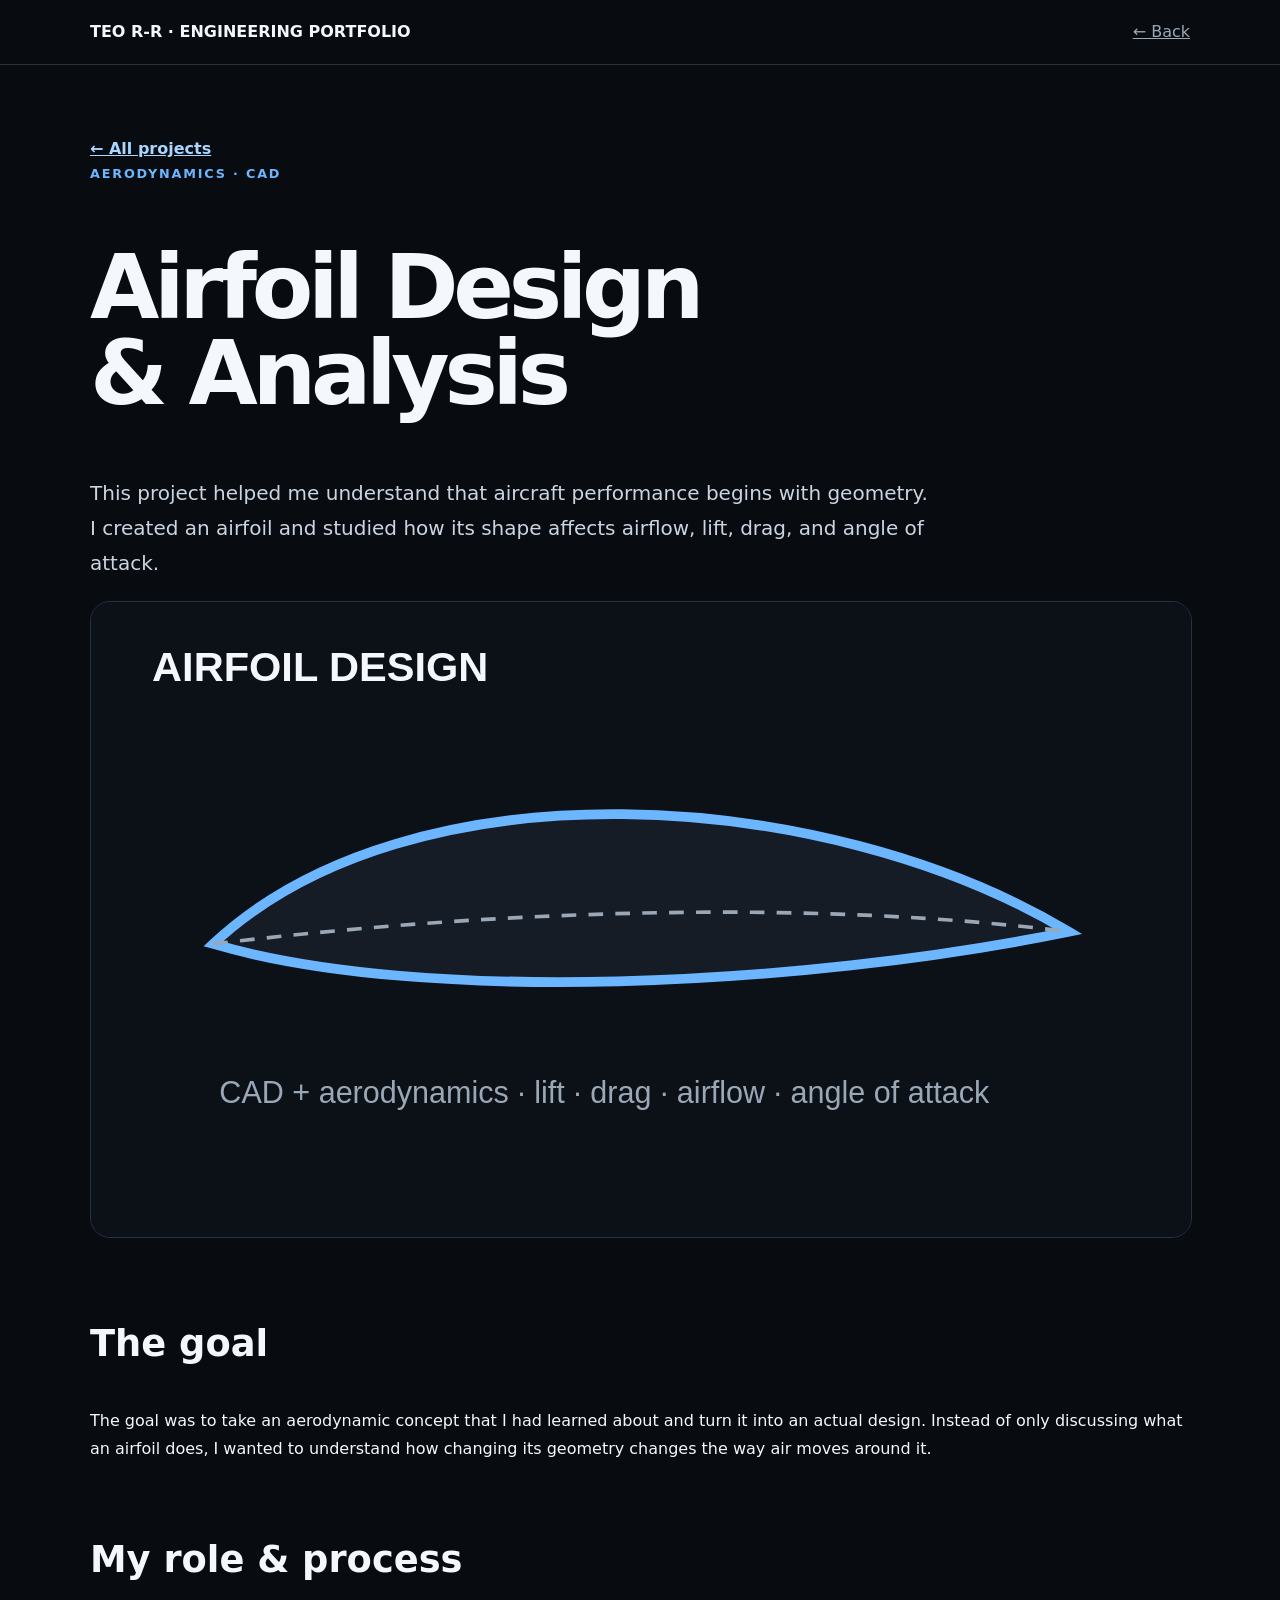
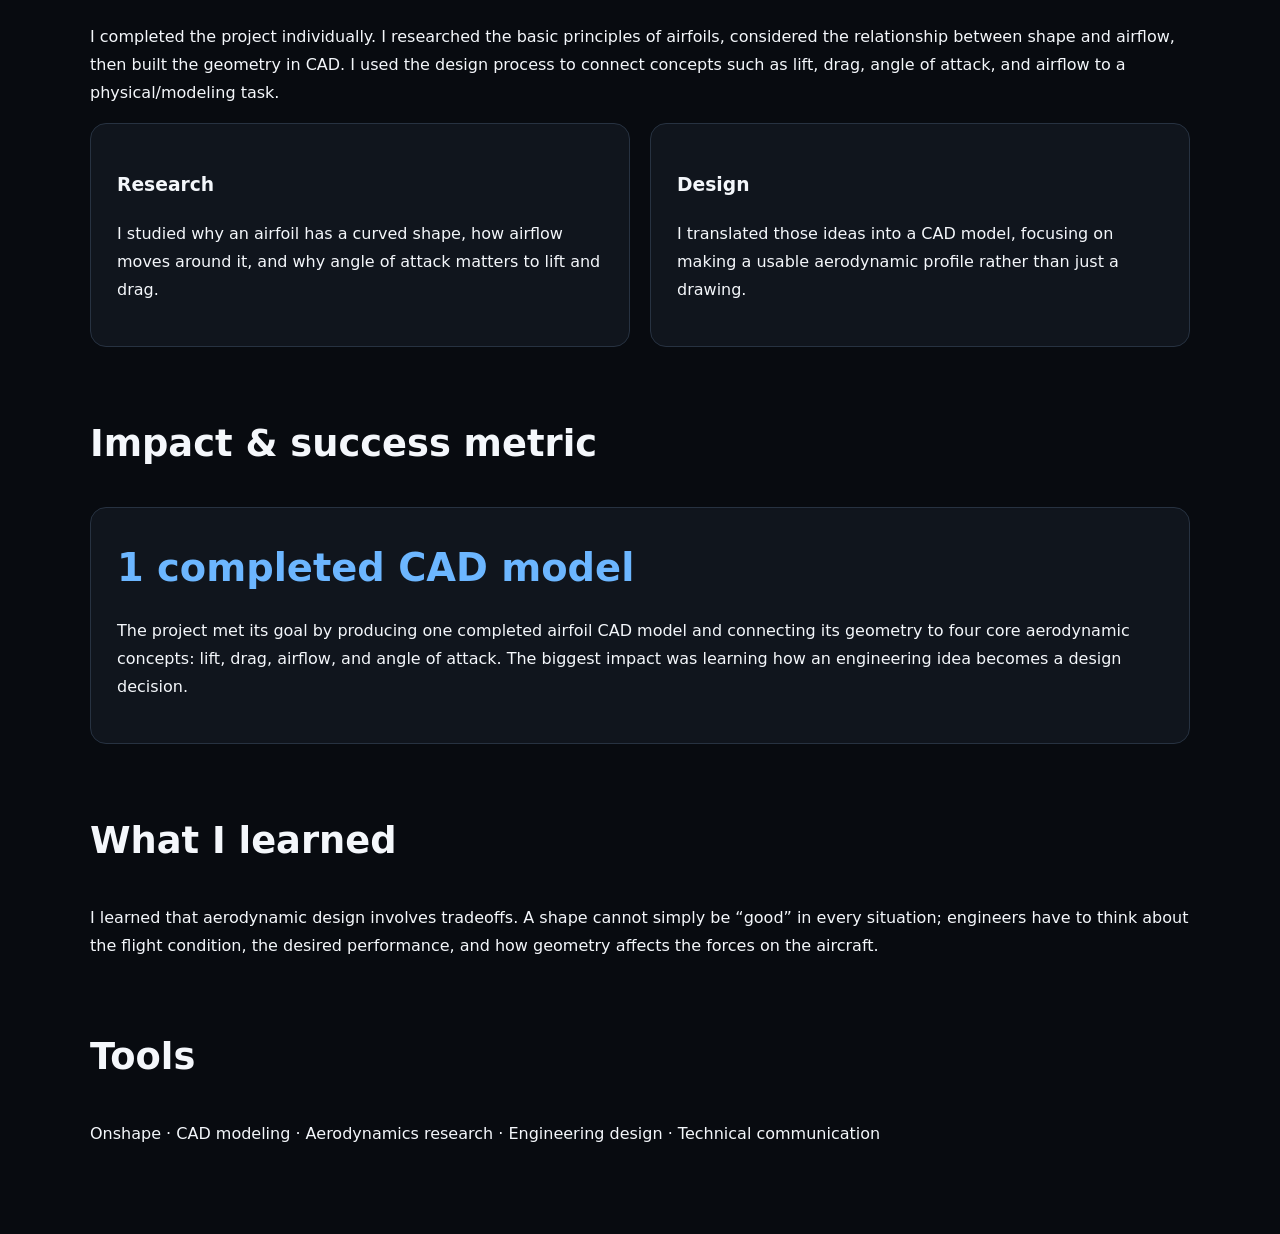
==== airfoil.html @ 37dfa6a7 "Add detailed project page: airfoil.html" ====
<!doctype html><html><head><meta charset="utf-8"><meta name="viewport" content="width=device-width,initial-scale=1"><title>Airfoil Design & Analysis | Teo</title><style>body{margin:0;background:#080b10;color:#f4f7fb;font-family:Inter,system-ui,sans-serif;line-height:1.75}.nav{border-bottom:1px solid #273241;padding:18px 24px}.navin,main{max-width:1100px;margin:auto}.navin{display:flex;justify-content:space-between}.nav a{color:#9aa7b6}main{padding:70px 24px}.eyebrow{color:#6cb6ff;font-weight:800;letter-spacing:.14em;font-size:.8rem}.back{color:#a8d6ff;font-weight:800}h1{font-size:clamp(3rem,7vw,6rem);line-height:.95;letter-spacing:-.06em}h2{font-size:2.3rem;margin-top:65px}.lead{font-size:1.25rem;color:#cbd5e1;max-width:850px}.hero{width:100%;border:1px solid #273241;border-radius:20px;background:#0c1118}.card{background:#10151d;border:1px solid #273241;border-radius:16px;padding:26px}.grid{display:grid;grid-template-columns:1fr 1fr;gap:20px}.metric{font-size:2.4rem;font-weight:900;color:#6cb6ff}@media(max-width:750px){.grid{grid-template-columns:1fr}}</style></head><body><nav class="nav"><div class="navin"><b>TEO R-R · ENGINEERING PORTFOLIO</b><a href="index.html">← Back</a></div></nav><main><a class="back" href="index.html">← All projects</a><div class="eyebrow">AERODYNAMICS · CAD</div><h1>Airfoil Design<br>& Analysis</h1><p class="lead">This project helped me understand that aircraft performance begins with geometry. I created an airfoil and studied how its shape affects airflow, lift, drag, and angle of attack.</p><img class="hero" src="assets/airfoil.svg" alt="Airfoil design"><h2>The goal</h2><p>The goal was to take an aerodynamic concept that I had learned about and turn it into an actual design. Instead of only discussing what an airfoil does, I wanted to understand how changing its geometry changes the way air moves around it.</p><h2>My role & process</h2><p>I completed the project individually. I researched the basic principles of airfoils, considered the relationship between shape and airflow, then built the geometry in CAD. I used the design process to connect concepts such as lift, drag, angle of attack, and airflow to a physical/modeling task.</p><div class="grid"><div class="card"><h3>Research</h3><p>I studied why an airfoil has a curved shape, how airflow moves around it, and why angle of attack matters to lift and drag.</p></div><div class="card"><h3>Design</h3><p>I translated those ideas into a CAD model, focusing on making a usable aerodynamic profile rather than just a drawing.</p></div></div><h2>Impact & success metric</h2><div class="card"><div class="metric">1 completed CAD model</div><p>The project met its goal by producing one completed airfoil CAD model and connecting its geometry to four core aerodynamic concepts: lift, drag, airflow, and angle of attack. The biggest impact was learning how an engineering idea becomes a design decision.</p></div><h2>What I learned</h2><p>I learned that aerodynamic design involves tradeoffs. A shape cannot simply be “good” in every situation; engineers have to think about the flight condition, the desired performance, and how geometry affects the forces on the aircraft.</p><h2>Tools</h2><p>Onshape · CAD modeling · Aerodynamics research · Engineering design · Technical communication</p></main></body></html>
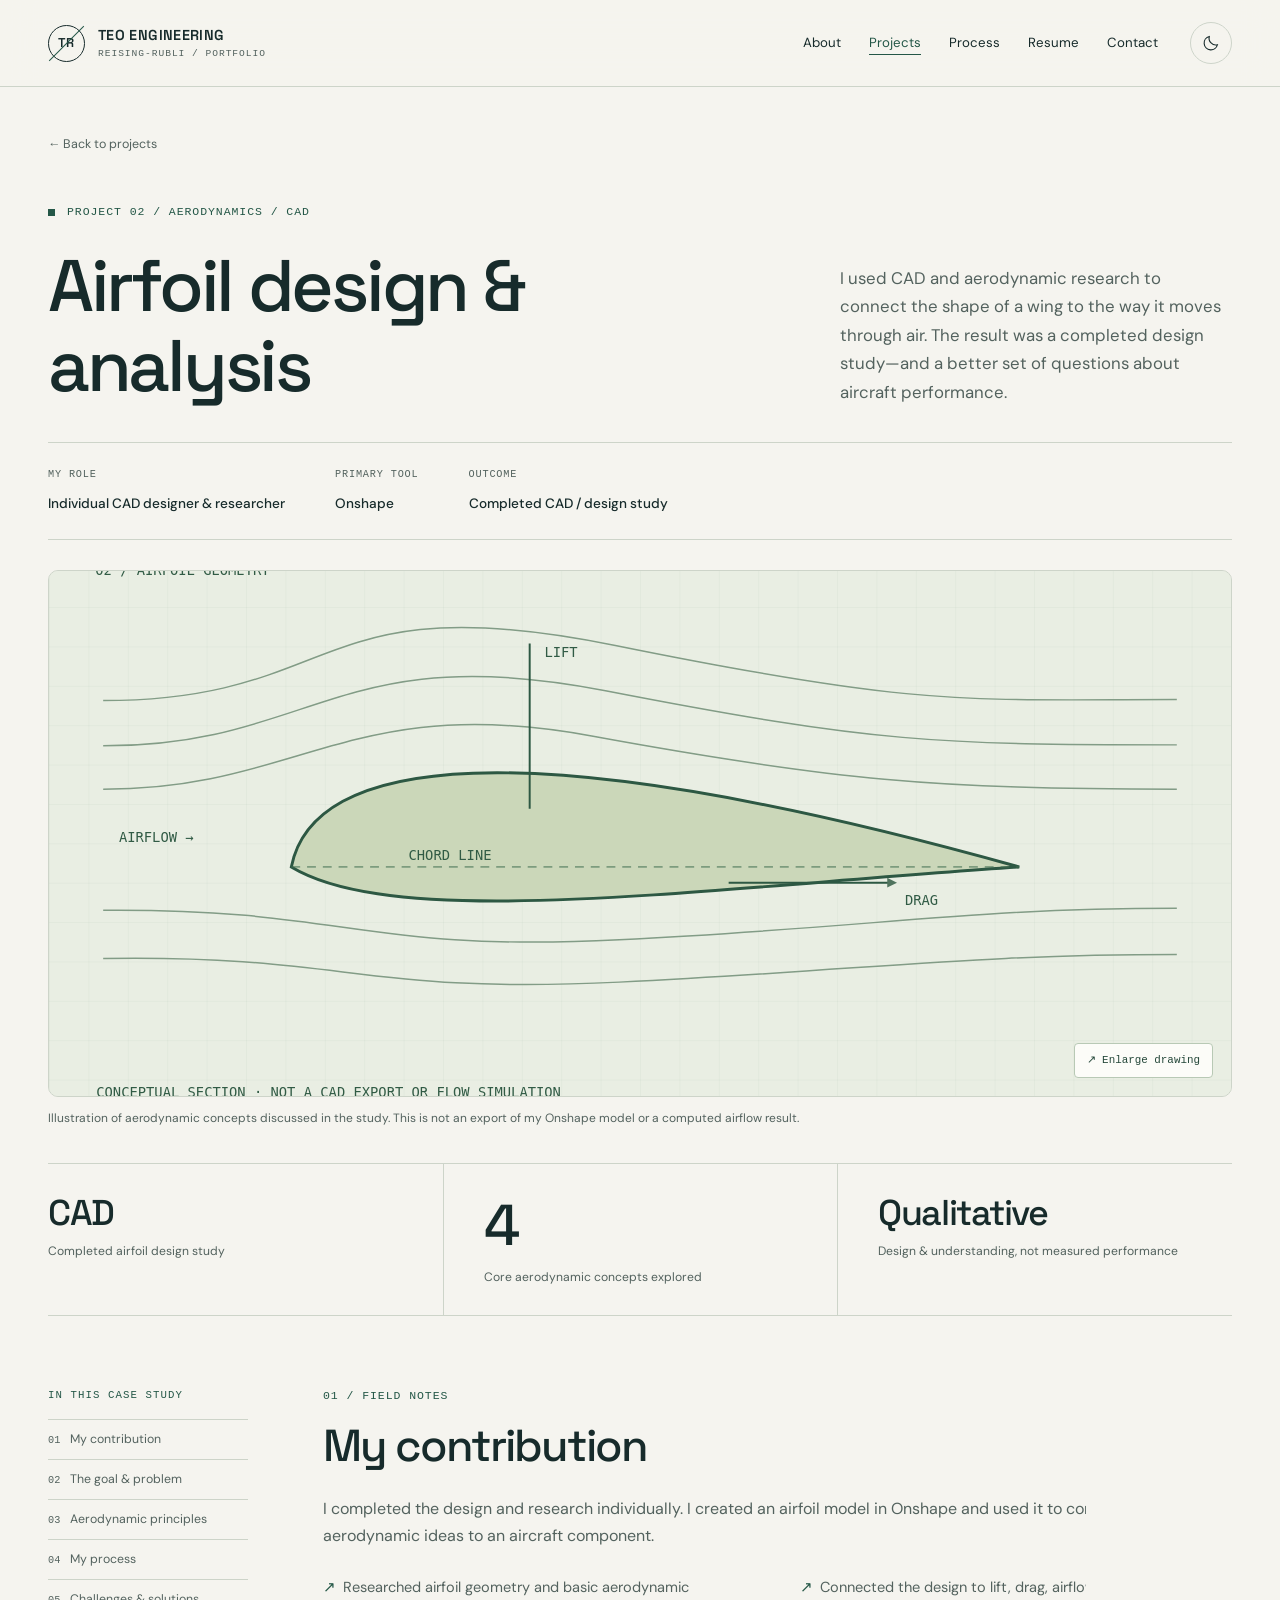
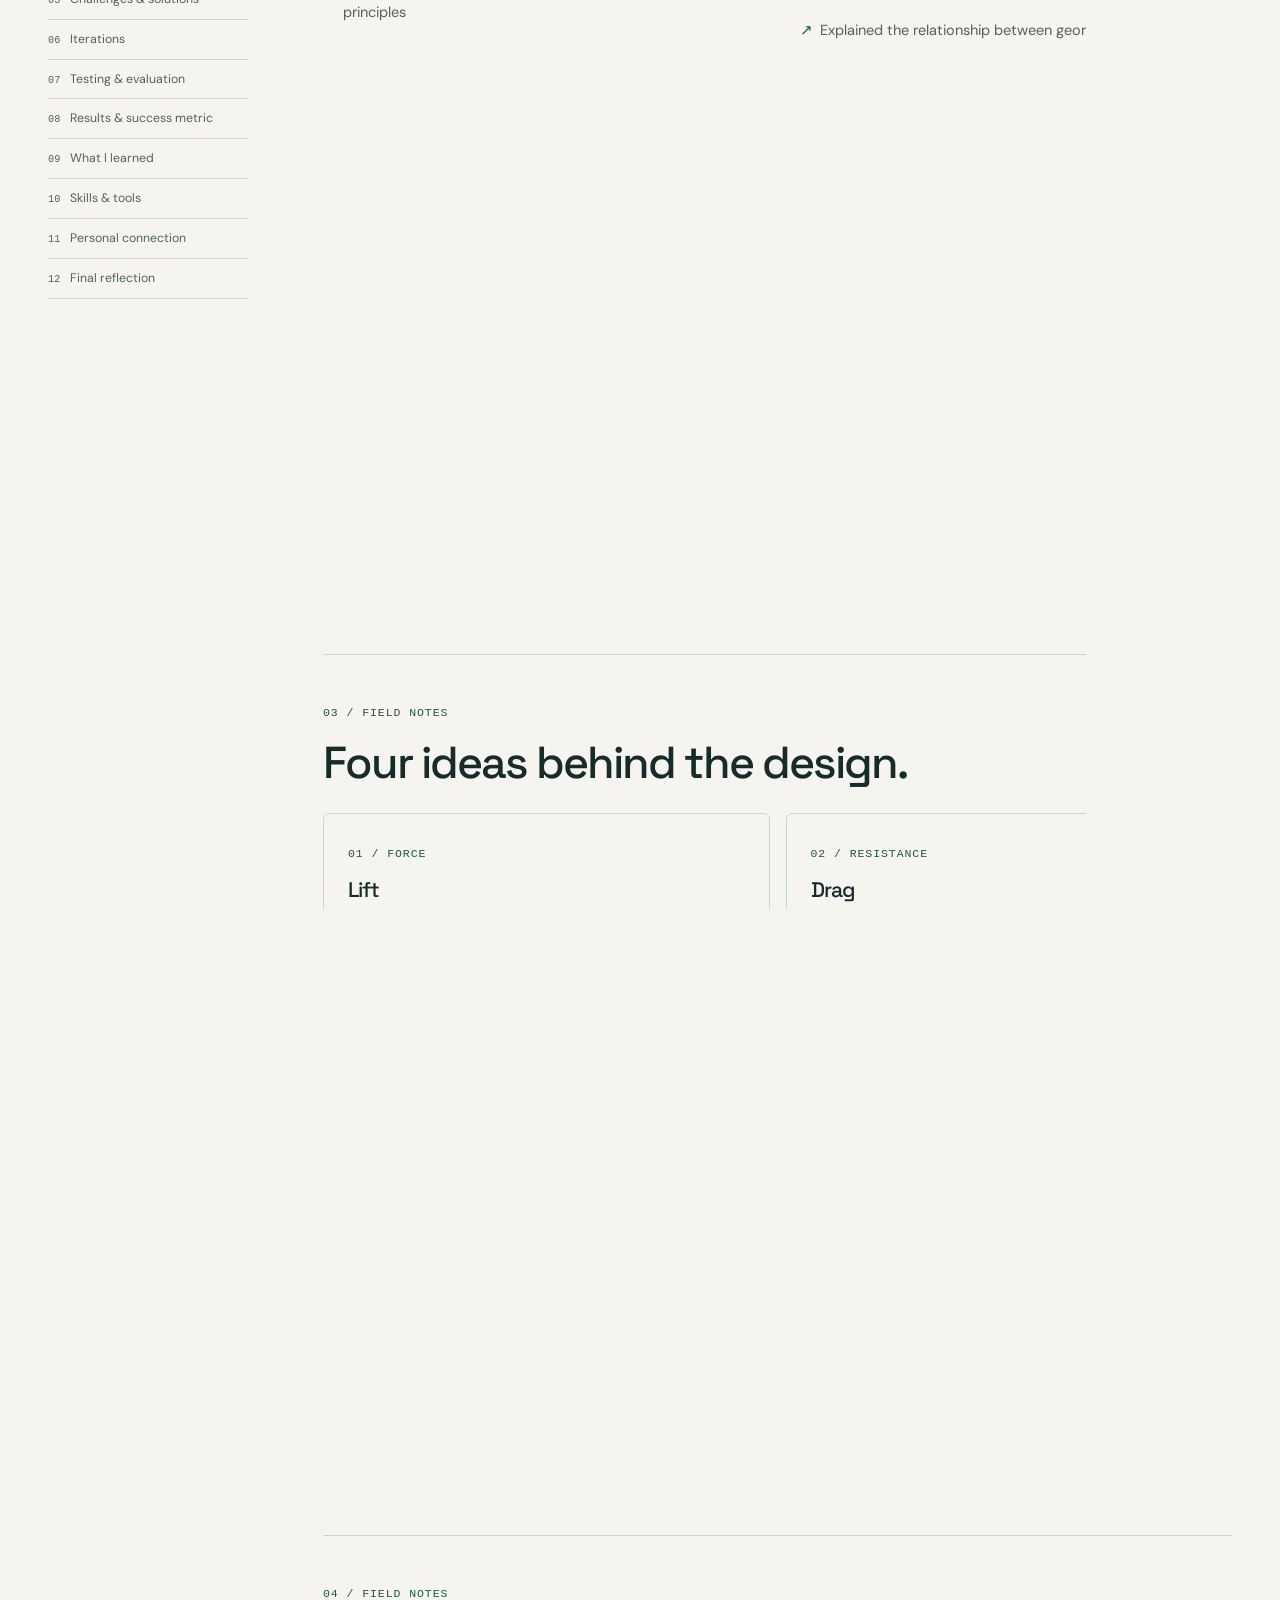
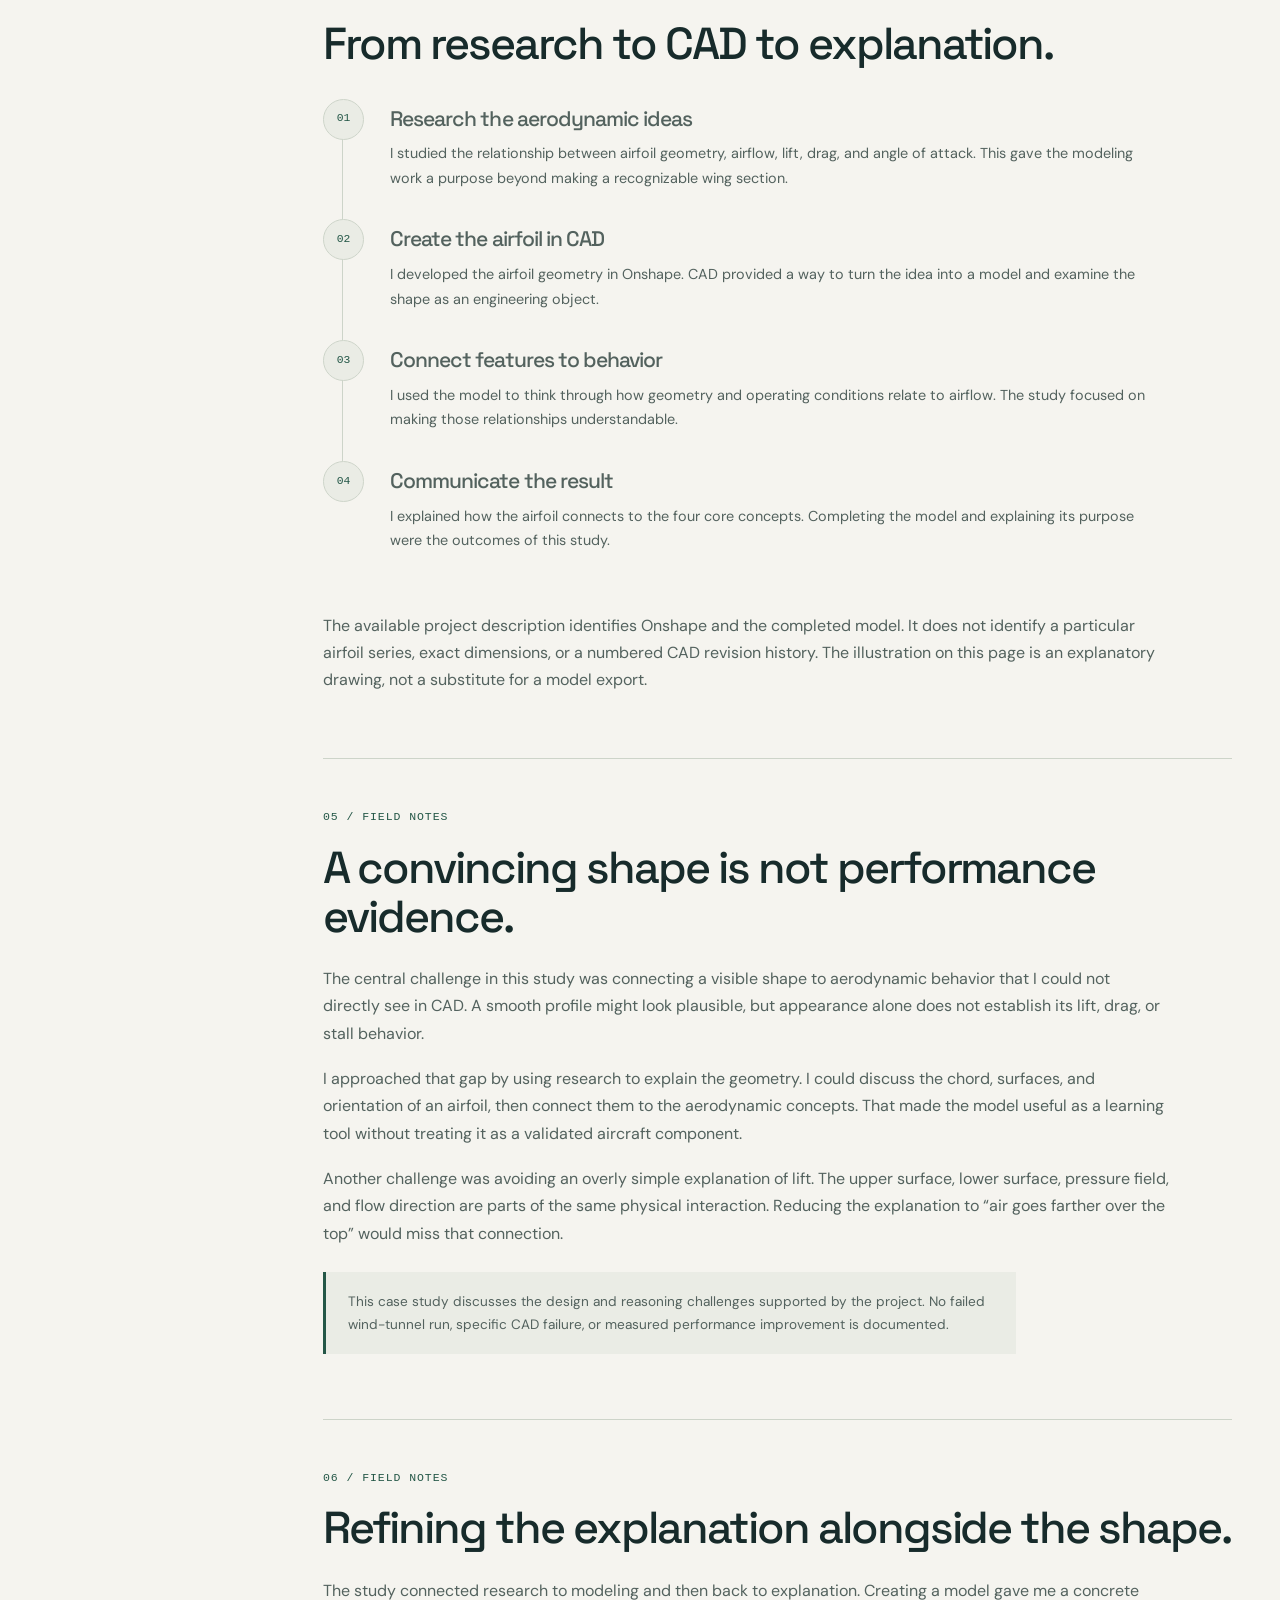
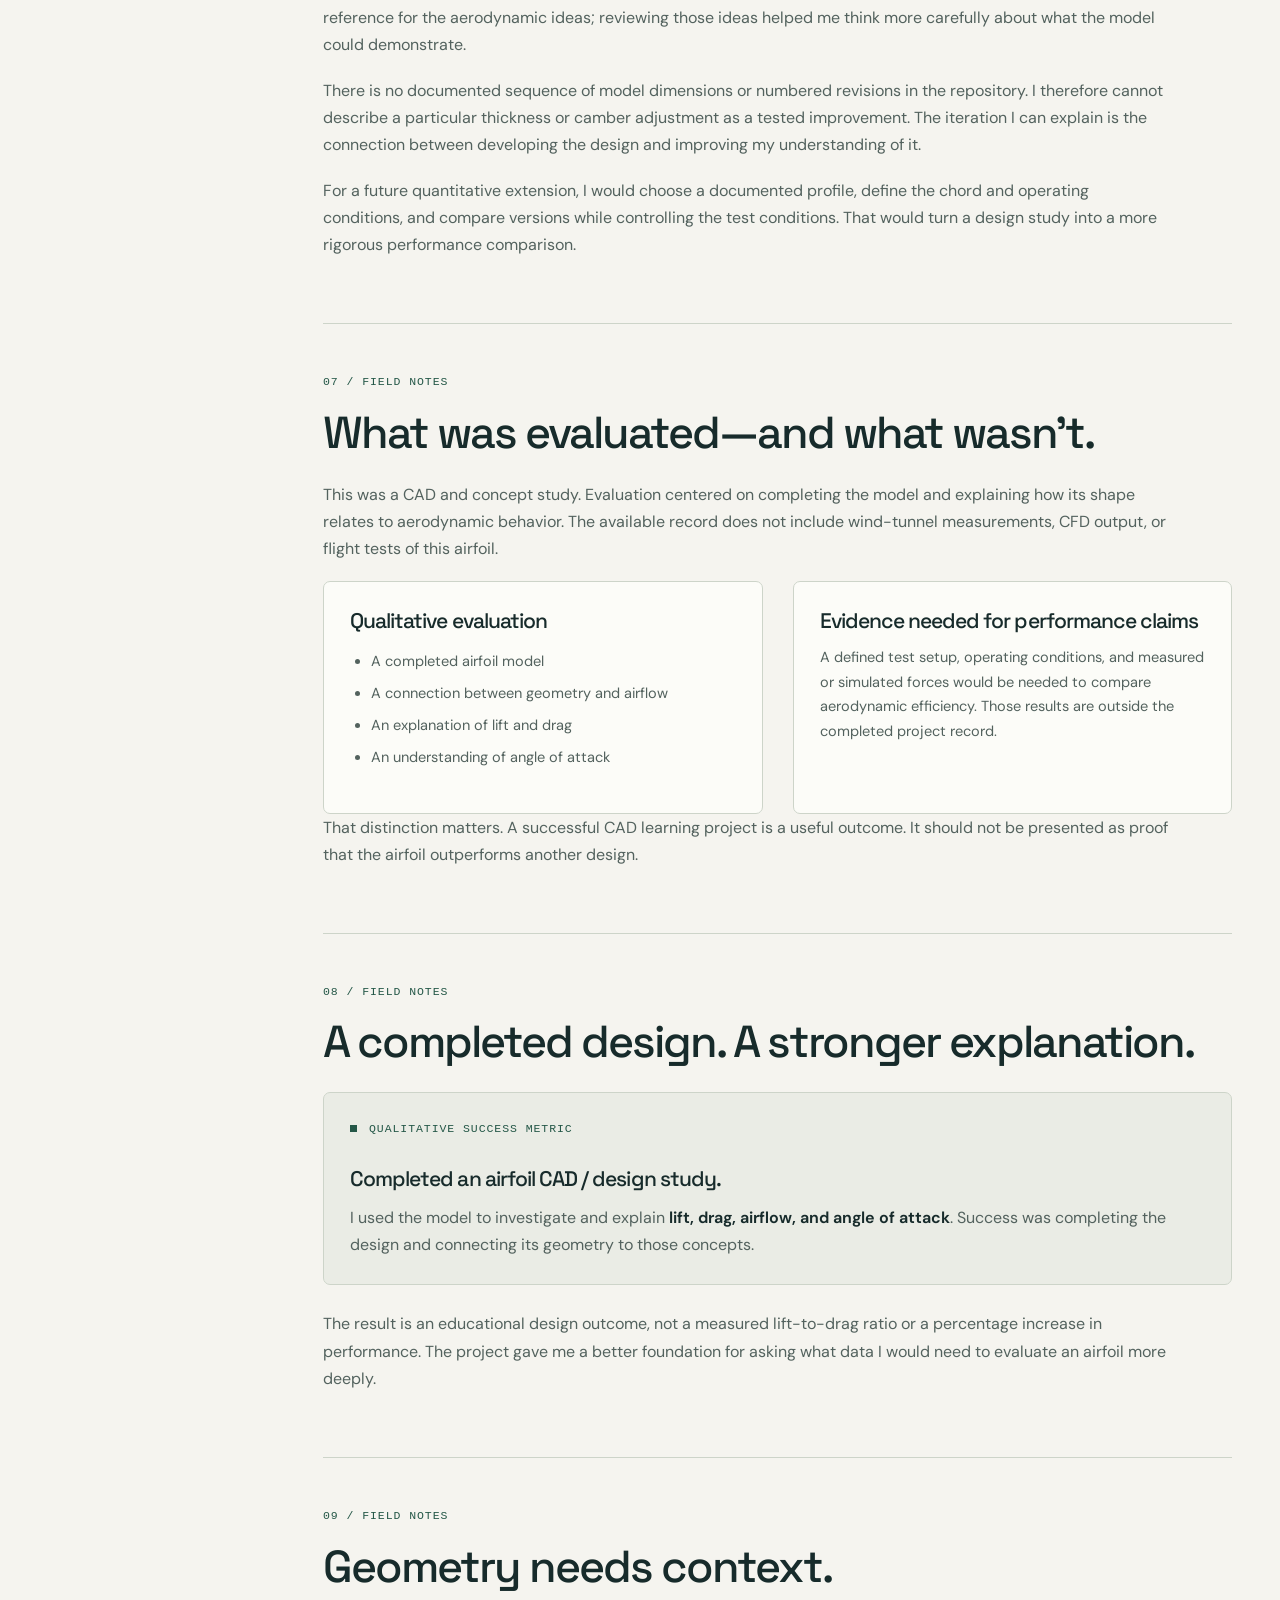
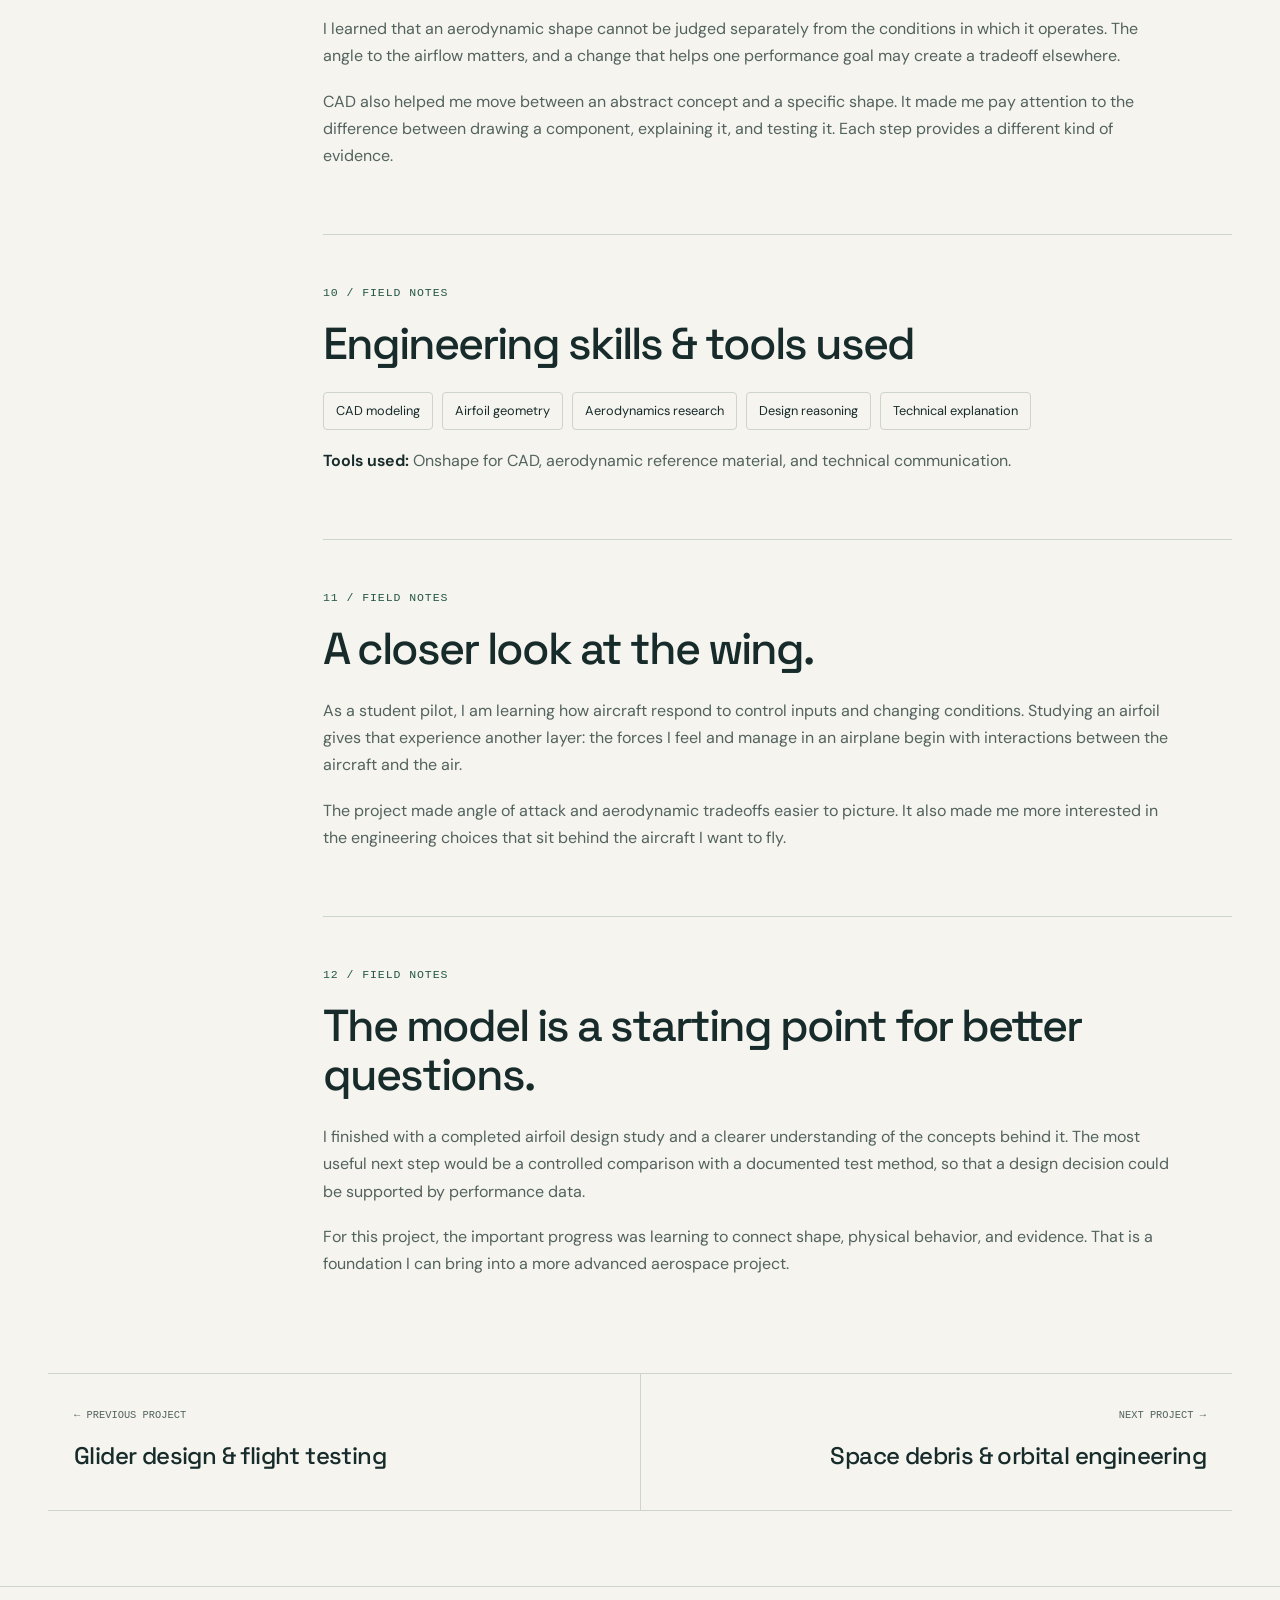
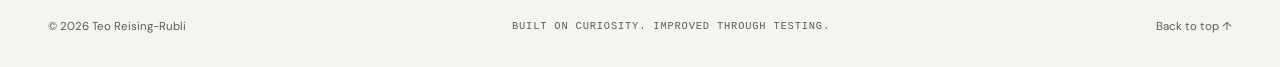
==== commit 3d559424: "Redesign engineering portfolio with detailed project case studies" ====
--- a/airfoil.html
+++ b/airfoil.html
@@ -1 +1,577 @@
-<!doctype html><html><head><meta charset="utf-8"><meta name="viewport" content="width=device-width,initial-scale=1"><title>Airfoil Design & Analysis | Teo</title><style>body{margin:0;background:#080b10;color:#f4f7fb;font-family:Inter,system-ui,sans-serif;line-height:1.75}.nav{border-bottom:1px solid #273241;padding:18px 24px}.navin,main{max-width:1100px;margin:auto}.navin{display:flex;justify-content:space-between}.nav a{color:#9aa7b6}main{padding:70px 24px}.eyebrow{color:#6cb6ff;font-weight:800;letter-spacing:.14em;font-size:.8rem}.back{color:#a8d6ff;font-weight:800}h1{font-size:clamp(3rem,7vw,6rem);line-height:.95;letter-spacing:-.06em}h2{font-size:2.3rem;margin-top:65px}.lead{font-size:1.25rem;color:#cbd5e1;max-width:850px}.hero{width:100%;border:1px solid #273241;border-radius:20px;background:#0c1118}.card{background:#10151d;border:1px solid #273241;border-radius:16px;padding:26px}.grid{display:grid;grid-template-columns:1fr 1fr;gap:20px}.metric{font-size:2.4rem;font-weight:900;color:#6cb6ff}@media(max-width:750px){.grid{grid-template-columns:1fr}}</style></head><body><nav class="nav"><div class="navin"><b>TEO R-R · ENGINEERING PORTFOLIO</b><a href="index.html">← Back</a></div></nav><main><a class="back" href="index.html">← All projects</a><div class="eyebrow">AERODYNAMICS · CAD</div><h1>Airfoil Design<br>& Analysis</h1><p class="lead">This project helped me understand that aircraft performance begins with geometry. I created an airfoil and studied how its shape affects airflow, lift, drag, and angle of attack.</p><img class="hero" src="assets/airfoil.svg" alt="Airfoil design"><h2>The goal</h2><p>The goal was to take an aerodynamic concept that I had learned about and turn it into an actual design. Instead of only discussing what an airfoil does, I wanted to understand how changing its geometry changes the way air moves around it.</p><h2>My role & process</h2><p>I completed the project individually. I researched the basic principles of airfoils, considered the relationship between shape and airflow, then built the geometry in CAD. I used the design process to connect concepts such as lift, drag, angle of attack, and airflow to a physical/modeling task.</p><div class="grid"><div class="card"><h3>Research</h3><p>I studied why an airfoil has a curved shape, how airflow moves around it, and why angle of attack matters to lift and drag.</p></div><div class="card"><h3>Design</h3><p>I translated those ideas into a CAD model, focusing on making a usable aerodynamic profile rather than just a drawing.</p></div></div><h2>Impact & success metric</h2><div class="card"><div class="metric">1 completed CAD model</div><p>The project met its goal by producing one completed airfoil CAD model and connecting its geometry to four core aerodynamic concepts: lift, drag, airflow, and angle of attack. The biggest impact was learning how an engineering idea becomes a design decision.</p></div><h2>What I learned</h2><p>I learned that aerodynamic design involves tradeoffs. A shape cannot simply be “good” in every situation; engineers have to think about the flight condition, the desired performance, and how geometry affects the forces on the aircraft.</p><h2>Tools</h2><p>Onshape · CAD modeling · Aerodynamics research · Engineering design · Technical communication</p></main></body></html>+<!doctype html>
+<html lang="en">
+  <head>
+    <meta charset="utf-8" />
+    <meta name="viewport" content="width=device-width,initial-scale=1" />
+    <meta name="color-scheme" content="light dark" />
+    <meta name="theme-color" content="#172b2b" />
+    <title>Airfoil design &amp; analysis | Teo Reising-Rubli</title>
+    <meta
+      name="description"
+      content="I used CAD and aerodynamic research to connect the shape of a wing to the way it moves through air. The result was a completed design study—and a better set of questions about aircraft performance."
+    />
+    <meta
+      property="og:title"
+      content="Airfoil design &amp; analysis | Teo Reising-Rubli"
+    />
+    <meta
+      property="og:description"
+      content="I used CAD and aerodynamic research to connect the shape of a wing to the way it moves through air. The result was a completed design study—and a better set of questions about aircraft performance."
+    />
+    <meta property="og:type" content="website" />
+    <link rel="icon" href="assets/favicon.svg" type="image/svg+xml" />
+    <script src="assets/theme.js"></script>
+    <link rel="stylesheet" href="assets/styles.css" />
+    <script src="assets/main.js" defer></script>
+  </head>
+  <body>
+    <a class="skip" href="#main">Skip to content</a>
+    <header class="site-header">
+      <div class="wrap nav-wrap">
+        <a class="brand" href="index.html" aria-label="Teo Engineering home"
+          ><span class="brand-mark" aria-hidden="true">TR</span
+          ><span
+            >TEO ENGINEERING<small>REISING-RUBLI / PORTFOLIO</small></span
+          ></a
+        >
+        <nav
+          class="nav-links"
+          id="primary-navigation"
+          aria-label="Main navigation"
+        >
+          <a href="index.html#about">About</a
+          ><a href="index.html#projects" aria-current="true">Projects</a
+          ><a href="index.html#process">Process</a
+          ><a href="resume.html">Resume</a
+          ><a href="index.html#contact">Contact</a>
+        </nav>
+        <div class="nav-actions">
+          <button
+            class="icon-button theme-toggle"
+            type="button"
+            aria-label="Switch to dark mode"
+            aria-pressed="false"
+          >
+            <svg
+              class="moon"
+              viewBox="0 0 24 24"
+              fill="none"
+              stroke="currentColor"
+              stroke-width="1.5"
+              aria-hidden="true"
+            >
+              <path
+                d="M20.6 14.3A9 9 0 0 1 9.7 3.4a9 9 0 1 0 10.9 10.9Z"
+              /></svg
+            ><svg
+              class="sun"
+              viewBox="0 0 24 24"
+              fill="none"
+              stroke="currentColor"
+              stroke-width="1.5"
+              aria-hidden="true"
+            >
+              <circle cx="12" cy="12" r="4" />
+              <path
+                d="M12 2v2m0 16v2M2 12h2m16 0h2M5 5l1.5 1.5m11 11L19 19M5 19l1.5-1.5m11-11L19 5"
+              />
+            </svg></button
+          ><button
+            class="icon-button menu-toggle"
+            type="button"
+            aria-label="Open navigation"
+            aria-expanded="false"
+            aria-controls="primary-navigation"
+          >
+            <svg
+              viewBox="0 0 24 24"
+              fill="none"
+              stroke="currentColor"
+              stroke-width="1.5"
+              aria-hidden="true"
+            >
+              <path d="M4 8h16M4 16h16" />
+            </svg>
+          </button>
+        </div>
+      </div>
+    </header>
+    <main id="main">
+      <div class="wrap">
+        <header class="case-hero">
+          <a class="back-link" href="index.html#projects">← Back to projects</a>
+          <div class="case-heading">
+            <div>
+              <p class="eyebrow">Project 02 / Aerodynamics / CAD</p>
+              <h1>Airfoil design &<br />analysis</h1>
+            </div>
+            <p class="lead">
+              I used CAD and aerodynamic research to connect the shape of a wing
+              to the way it moves through air. The result was a completed design
+              study—and a better set of questions about aircraft performance.
+            </p>
+          </div>
+          <div class="case-meta">
+            <div>
+              <span class="meta-label">My role</span
+              ><strong>Individual CAD designer & researcher</strong>
+            </div>
+            <div>
+              <span class="meta-label">Primary tool</span
+              ><strong>Onshape</strong>
+            </div>
+            <div>
+              <span class="meta-label">Outcome</span
+              ><strong>Completed CAD / design study</strong>
+            </div>
+          </div>
+          <figure class="case-cover">
+            <a
+              class="zoom-link"
+              data-enlarge="Conceptual airfoil section with airflow and force directions"
+              href="assets/images/airfoil-study.svg"
+              ><img
+                src="assets/images/airfoil-study.svg"
+                alt="Conceptual airfoil section with airflow and force directions"
+                width="1200"
+                height="620"
+                fetchpriority="high"
+            /></a>
+          </figure>
+          <p class="caption">
+            Illustration of aerodynamic concepts discussed in the study. This is
+            not an export of my Onshape model or a computed airflow result.
+          </p>
+          <div class="case-metrics">
+            <div>
+              <strong class="word-metric">CAD</strong
+              ><span>Completed airfoil design study</span>
+            </div>
+            <div>
+              <strong>4</strong><span>Core aerodynamic concepts explored</span>
+            </div>
+            <div>
+              <strong class="word-metric">Qualitative</strong
+              ><span>Design & understanding, not measured performance</span>
+            </div>
+          </div>
+        </header>
+        <div class="case-layout">
+          <nav class="case-toc" aria-label="Case study contents">
+            <p>In this case study</p>
+            <ol>
+              <li>
+                <a href="#contribution"><span>01</span>My contribution</a>
+              </li>
+              <li>
+                <a href="#goal"><span>02</span>The goal & problem</a>
+              </li>
+              <li>
+                <a href="#principles"><span>03</span>Aerodynamic principles</a>
+              </li>
+              <li>
+                <a href="#process"><span>04</span>My process</a>
+              </li>
+              <li>
+                <a href="#challenges"><span>05</span>Challenges & solutions</a>
+              </li>
+              <li>
+                <a href="#iterations"><span>06</span>Iterations</a>
+              </li>
+              <li>
+                <a href="#testing"><span>07</span>Testing & evaluation</a>
+              </li>
+              <li>
+                <a href="#results"><span>08</span>Results & success metric</a>
+              </li>
+              <li>
+                <a href="#learning"><span>09</span>What I learned</a>
+              </li>
+              <li>
+                <a href="#skills"><span>10</span>Skills & tools</a>
+              </li>
+              <li>
+                <a href="#connection"><span>11</span>Personal connection</a>
+              </li>
+              <li>
+                <a href="#reflection"><span>12</span>Final reflection</a>
+              </li>
+            </ol>
+          </nav>
+          <div>
+            <section id="contribution" class="case-section reveal">
+              <span class="section-num">01 / FIELD NOTES</span>
+              <h2>My contribution</h2>
+              <p>
+                I completed the design and research individually. I created an
+                airfoil model in Onshape and used it to connect aerodynamic
+                ideas to an aircraft component.
+              </p>
+              <ul class="role-list">
+                <li>
+                  Researched airfoil geometry and basic aerodynamic principles
+                </li>
+                <li>Created an airfoil CAD model in Onshape</li>
+                <li>
+                  Connected the design to lift, drag, airflow, and angle of
+                  attack
+                </li>
+                <li>
+                  Explained the relationship between geometry and flight
+                  behavior
+                </li>
+              </ul>
+            </section>
+            <section id="goal" class="case-section reveal">
+              <span class="section-num">02 / FIELD NOTES</span>
+              <h2>Give an aerodynamic idea a shape.</h2>
+              <div class="two-col">
+                <div class="panel">
+                  <h3>The goal</h3>
+                  <p>
+                    Create an airfoil in CAD and understand how its geometry
+                    relates to the forces on a wing. I wanted to move from
+                    recognizing an airfoil shape to explaining why that shape
+                    matters.
+                  </p>
+                </div>
+                <div class="panel">
+                  <h3>The problem</h3>
+                  <p>
+                    An airfoil is not simply a curved outline. Its behavior
+                    depends on the geometry and the conditions in which it
+                    operates. A model can make the geometry visible, but it
+                    cannot by itself prove that the design performs well.
+                  </p>
+                </div>
+              </div>
+              <p>
+                Airfoils are cross-sectional shapes used in wings and other
+                lifting surfaces. Studying a section makes it easier to identify
+                features such as the leading edge, trailing edge, curvature,
+                thickness, and chord line. Those features give an engineer a
+                precise way to discuss a design.
+              </p>
+            </section>
+            <section id="principles" class="case-section reveal">
+              <span class="section-num">03 / FIELD NOTES</span>
+              <h2>Four ideas behind the design.</h2>
+              <div class="variable-grid">
+                <article class="variable-card">
+                  <span class="mono">01 / FORCE</span>
+                  <h3>Lift</h3>
+                  <p>
+                    Lift is the component of aerodynamic force perpendicular to
+                    the relative airflow. The pressure distribution around the
+                    airfoil and the turning of the airflow are connected
+                    descriptions of how that force develops. Both surfaces of
+                    the airfoil matter.
+                  </p>
+                </article>
+                <article class="variable-card">
+                  <span class="mono">02 / RESISTANCE</span>
+                  <h3>Drag</h3>
+                  <p>
+                    Drag acts in the direction opposite the body’s motion
+                    relative to the air. Shape, surface effects, and operating
+                    conditions influence it. Producing lift can also carry a
+                    drag cost; more lift alone does not tell the whole
+                    performance story.
+                  </p>
+                </article>
+                <article class="variable-card">
+                  <span class="mono">03 / FLOW</span>
+                  <h3>Airflow & pressure</h3>
+                  <p>
+                    The airfoil changes the flow around it, producing a pressure
+                    distribution over its surfaces. I learned to think about the
+                    whole flow field rather than assume that two particles
+                    separated at the leading edge must meet again at the
+                    trailing edge.
+                  </p>
+                </article>
+                <article class="variable-card">
+                  <span class="mono">04 / ORIENTATION</span>
+                  <h3>Angle of attack</h3>
+                  <p>
+                    Angle of attack is the angle between the chord line and the
+                    relative airflow. Changing that angle changes aerodynamic
+                    behavior. Increasing it can increase lift over part of the
+                    operating range, but excessive angle can lead to flow
+                    separation and stall.
+                  </p>
+                </article>
+              </div>
+              <p>
+                The design question is not “Which shape makes the most lift?” in
+                isolation. Aerodynamic efficiency involves balancing lift and
+                drag for a particular operating condition. A two-dimensional
+                profile study is also different from analyzing a complete
+                three-dimensional wing.
+              </p>
+              <p class="sources">
+                Technical background:
+                <a
+                  href="https://www1.grc.nasa.gov/beginners-guide-to-aeronautics/what-is-lift/"
+                  >NASA Glenn: What is Lift?</a
+                >
+                and
+                <a
+                  href="https://www1.grc.nasa.gov/beginners-guide-to-aeronautics/factors-that-affect-lift/"
+                  >Factors That Affect Lift</a
+                >.
+              </p>
+            </section>
+            <section id="process" class="case-section reveal">
+              <span class="section-num">04 / FIELD NOTES</span>
+              <h2>From research to CAD to explanation.</h2>
+              <ol class="timeline">
+                <li class="reveal">
+                  <h3>Research the aerodynamic ideas</h3>
+                  <p>
+                    I studied the relationship between airfoil geometry,
+                    airflow, lift, drag, and angle of attack. This gave the
+                    modeling work a purpose beyond making a recognizable wing
+                    section.
+                  </p>
+                </li>
+                <li class="reveal">
+                  <h3>Create the airfoil in CAD</h3>
+                  <p>
+                    I developed the airfoil geometry in Onshape. CAD provided a
+                    way to turn the idea into a model and examine the shape as
+                    an engineering object.
+                  </p>
+                </li>
+                <li class="reveal">
+                  <h3>Connect features to behavior</h3>
+                  <p>
+                    I used the model to think through how geometry and operating
+                    conditions relate to airflow. The study focused on making
+                    those relationships understandable.
+                  </p>
+                </li>
+                <li class="reveal">
+                  <h3>Communicate the result</h3>
+                  <p>
+                    I explained how the airfoil connects to the four core
+                    concepts. Completing the model and explaining its purpose
+                    were the outcomes of this study.
+                  </p>
+                </li>
+              </ol>
+              <p>
+                The available project description identifies Onshape and the
+                completed model. It does not identify a particular airfoil
+                series, exact dimensions, or a numbered CAD revision history.
+                The illustration on this page is an explanatory drawing, not a
+                substitute for a model export.
+              </p>
+            </section>
+            <section id="challenges" class="case-section reveal">
+              <span class="section-num">05 / FIELD NOTES</span>
+              <h2>A convincing shape is not performance evidence.</h2>
+              <p>
+                The central challenge in this study was connecting a visible
+                shape to aerodynamic behavior that I could not directly see in
+                CAD. A smooth profile might look plausible, but appearance alone
+                does not establish its lift, drag, or stall behavior.
+              </p>
+              <p>
+                I approached that gap by using research to explain the geometry.
+                I could discuss the chord, surfaces, and orientation of an
+                airfoil, then connect them to the aerodynamic concepts. That
+                made the model useful as a learning tool without treating it as
+                a validated aircraft component.
+              </p>
+              <p>
+                Another challenge was avoiding an overly simple explanation of
+                lift. The upper surface, lower surface, pressure field, and flow
+                direction are parts of the same physical interaction. Reducing
+                the explanation to “air goes farther over the top” would miss
+                that connection.
+              </p>
+              <p class="note">
+                This case study discusses the design and reasoning challenges
+                supported by the project. No failed wind-tunnel run, specific
+                CAD failure, or measured performance improvement is documented.
+              </p>
+            </section>
+            <section id="iterations" class="case-section reveal">
+              <span class="section-num">06 / FIELD NOTES</span>
+              <h2>Refining the explanation alongside the shape.</h2>
+              <p>
+                The study connected research to modeling and then back to
+                explanation. Creating a model gave me a concrete reference for
+                the aerodynamic ideas; reviewing those ideas helped me think
+                more carefully about what the model could demonstrate.
+              </p>
+              <p>
+                There is no documented sequence of model dimensions or numbered
+                revisions in the repository. I therefore cannot describe a
+                particular thickness or camber adjustment as a tested
+                improvement. The iteration I can explain is the connection
+                between developing the design and improving my understanding of
+                it.
+              </p>
+              <p>
+                For a future quantitative extension, I would choose a documented
+                profile, define the chord and operating conditions, and compare
+                versions while controlling the test conditions. That would turn
+                a design study into a more rigorous performance comparison.
+              </p>
+            </section>
+            <section id="testing" class="case-section reveal">
+              <span class="section-num">07 / FIELD NOTES</span>
+              <h2>What was evaluated—and what wasn’t.</h2>
+              <p>
+                This was a CAD and concept study. Evaluation centered on
+                completing the model and explaining how its shape relates to
+                aerodynamic behavior. The available record does not include
+                wind-tunnel measurements, CFD output, or flight tests of this
+                airfoil.
+              </p>
+              <div class="two-col">
+                <div class="panel">
+                  <h3>Qualitative evaluation</h3>
+                  <ul>
+                    <li>A completed airfoil model</li>
+                    <li>A connection between geometry and airflow</li>
+                    <li>An explanation of lift and drag</li>
+                    <li>An understanding of angle of attack</li>
+                  </ul>
+                </div>
+                <div class="panel">
+                  <h3>Evidence needed for performance claims</h3>
+                  <p>
+                    A defined test setup, operating conditions, and measured or
+                    simulated forces would be needed to compare aerodynamic
+                    efficiency. Those results are outside the completed project
+                    record.
+                  </p>
+                </div>
+              </div>
+              <p>
+                That distinction matters. A successful CAD learning project is a
+                useful outcome. It should not be presented as proof that the
+                airfoil outperforms another design.
+              </p>
+            </section>
+            <section id="results" class="case-section reveal">
+              <span class="section-num">08 / FIELD NOTES</span>
+              <h2>A completed design. A stronger explanation.</h2>
+              <div class="result-callout">
+                <span class="eyebrow">QUALITATIVE SUCCESS METRIC</span>
+                <h3>Completed an airfoil CAD / design study.</h3>
+                <p>
+                  I used the model to investigate and explain
+                  <strong>lift, drag, airflow, and angle of attack</strong>.
+                  Success was completing the design and connecting its geometry
+                  to those concepts.
+                </p>
+              </div>
+              <p>
+                The result is an educational design outcome, not a measured
+                lift-to-drag ratio or a percentage increase in performance. The
+                project gave me a better foundation for asking what data I would
+                need to evaluate an airfoil more deeply.
+              </p>
+            </section>
+            <section id="learning" class="case-section reveal">
+              <span class="section-num">09 / FIELD NOTES</span>
+              <h2>Geometry needs context.</h2>
+              <p>
+                I learned that an aerodynamic shape cannot be judged separately
+                from the conditions in which it operates. The angle to the
+                airflow matters, and a change that helps one performance goal
+                may create a tradeoff elsewhere.
+              </p>
+              <p>
+                CAD also helped me move between an abstract concept and a
+                specific shape. It made me pay attention to the difference
+                between drawing a component, explaining it, and testing it. Each
+                step provides a different kind of evidence.
+              </p>
+            </section>
+            <section id="skills" class="case-section reveal">
+              <span class="section-num">10 / FIELD NOTES</span>
+              <h2>Engineering skills & tools used</h2>
+              <ul class="skill-tags">
+                <li>CAD modeling</li>
+                <li>Airfoil geometry</li>
+                <li>Aerodynamics research</li>
+                <li>Design reasoning</li>
+                <li>Technical explanation</li>
+              </ul>
+              <p>
+                <strong>Tools used:</strong> Onshape for CAD, aerodynamic
+                reference material, and technical communication.
+              </p>
+            </section>
+            <section id="connection" class="case-section reveal">
+              <span class="section-num">11 / FIELD NOTES</span>
+              <h2>A closer look at the wing.</h2>
+              <p>
+                As a student pilot, I am learning how aircraft respond to
+                control inputs and changing conditions. Studying an airfoil
+                gives that experience another layer: the forces I feel and
+                manage in an airplane begin with interactions between the
+                aircraft and the air.
+              </p>
+              <p>
+                The project made angle of attack and aerodynamic tradeoffs
+                easier to picture. It also made me more interested in the
+                engineering choices that sit behind the aircraft I want to fly.
+              </p>
+            </section>
+            <section id="reflection" class="case-section reveal">
+              <span class="section-num">12 / FIELD NOTES</span>
+              <h2>The model is a starting point for better questions.</h2>
+              <p>
+                I finished with a completed airfoil design study and a clearer
+                understanding of the concepts behind it. The most useful next
+                step would be a controlled comparison with a documented test
+                method, so that a design decision could be supported by
+                performance data.
+              </p>
+              <p>
+                For this project, the important progress was learning to connect
+                shape, physical behavior, and evidence. That is a foundation I
+                can bring into a more advanced aerospace project.
+              </p>
+            </section>
+          </div>
+        </div>
+        <nav class="project-pagination" aria-label="Previous and next projects">
+          <a href="glider.html"
+            ><span>← Previous project</span
+            ><strong>Glider design & flight testing</strong></a
+          ><a href="space-debris.html"
+            ><span>Next project →</span
+            ><strong>Space debris & orbital engineering</strong></a
+          >
+        </nav>
+      </div>
+    </main>
+    <footer class="site-footer">
+      <div class="wrap footer-inner">
+        <span>© 2026 Teo Reising-Rubli</span
+        ><span class="mono">Built on curiosity. Improved through testing.</span
+        ><a href="#main">Back to top ↑</a>
+      </div>
+    </footer>
+    <dialog class="lightbox" id="image-viewer" aria-labelledby="viewer-title">
+      <div class="lightbox-top">
+        <p id="viewer-title">Project drawing</p>
+        <button
+          class="icon-button"
+          type="button"
+          aria-label="Close enlarged image"
+        >
+          ✕
+        </button>
+      </div>
+      <img alt="" />
+    </dialog>
+  </body>
+</html>
--- a/assets/styles.css
+++ b/assets/styles.css
@@ -0,0 +1,1884 @@
+@font-face {
+  font-family: "DM Sans";
+  font-style: normal;
+  font-weight: 400 700;
+  font-display: swap;
+  src: url(fonts/dm-sans-latin.woff2) format("woff2");
+  unicode-range:
+    U+0000-00FF, U+0131, U+0152-0153, U+02BB-02BC, U+02C6, U+02DA, U+02DC,
+    U+0304, U+0308, U+0329, U+2000-206F, U+20AC, U+2122, U+2191, U+2193, U+2212,
+    U+2215, U+FEFF, U+FFFD;
+}
+@font-face {
+  font-family: "Space Grotesk";
+  font-style: normal;
+  font-weight: 400 700;
+  font-display: swap;
+  src: url(fonts/space-grotesk-latin.woff2) format("woff2");
+  unicode-range:
+    U+0000-00FF, U+0131, U+0152-0153, U+02BB-02BC, U+02C6, U+02DA, U+02DC,
+    U+0304, U+0308, U+0329, U+2000-206F, U+20AC, U+2122, U+2191, U+2193, U+2212,
+    U+2215, U+FEFF, U+FFFD;
+}
+
+:root {
+  color-scheme: light;
+  --bg: #f5f4ef;
+  --surface: #fcfcf8;
+  --soft: #eaece5;
+  --ink: #172b2b;
+  --muted: #53625e;
+  --line: #cdd4c9;
+  --accent: #245747;
+  --accent-soft: #e0e9d9;
+  --lime: #d4f57e;
+  --nav: rgba(245, 244, 239, 0.94);
+  --shadow: 0 20px 55px #152c2510;
+  --display: "Space Grotesk", Arial, sans-serif;
+  --body: "DM Sans", Arial, sans-serif;
+  --mono: Consolas, "Courier New", monospace;
+}
+[data-theme="dark"] {
+  color-scheme: dark;
+  --bg: #101c22;
+  --surface: #17272d;
+  --soft: #1d3035;
+  --ink: #eff3e9;
+  --muted: #b1c0bd;
+  --line: #365057;
+  --accent: #c8ed89;
+  --accent-soft: #30473b;
+  --nav: rgba(16, 28, 34, 0.94);
+  --shadow: 0 20px 55px #0002;
+}
+* {
+  box-sizing: border-box;
+}
+html {
+  scroll-behavior: smooth;
+  scroll-padding-top: 110px;
+}
+body {
+  margin: 0;
+  background: var(--bg);
+  color: var(--ink);
+  font-family: var(--body);
+  font-size: 16px;
+  line-height: 1.7;
+  -webkit-font-smoothing: antialiased;
+}
+a {
+  color: inherit;
+  text-decoration: none;
+}
+button,
+input {
+  font: inherit;
+}
+button,
+a {
+  -webkit-tap-highlight-color: transparent;
+}
+button {
+  cursor: pointer;
+}
+button:disabled {
+  cursor: default;
+}
+img,
+svg {
+  max-width: 100%;
+  height: auto;
+}
+img {
+  display: block;
+}
+figure {
+  margin: 0;
+}
+p {
+  margin: 0 0 1.15em;
+  color: var(--muted);
+}
+p:last-child {
+  margin-bottom: 0;
+}
+strong {
+  color: var(--ink);
+  font-weight: 650;
+}
+h1,
+h2,
+h3,
+h4 {
+  font-family: var(--display);
+  line-height: 1.1;
+  font-weight: 500;
+  letter-spacing: -0.045em;
+  margin: 0;
+}
+h1 {
+  font-size: clamp(3.3rem, 6.5vw, 6.8rem);
+}
+h2 {
+  font-size: clamp(2.15rem, 4vw, 3.6rem);
+}
+h3 {
+  font-size: 1.55rem;
+  line-height: 1.22;
+}
+h4 {
+  font-size: 1.15rem;
+  letter-spacing: -0.02em;
+}
+ul,
+ol {
+  padding-left: 1.3em;
+}
+li + li {
+  margin-top: 0.5em;
+}
+li {
+  color: var(--muted);
+}
+::selection {
+  background: var(--lime);
+  color: #172b2b;
+}
+:focus-visible {
+  outline: 3px solid var(--accent);
+  outline-offset: 5px;
+}
+.wrap {
+  width: min(1240px, calc(100% - 96px));
+  margin-inline: auto;
+}
+.mono,
+.eyebrow,
+.tag,
+.section-num,
+.meta-label {
+  font-family: var(--mono);
+  font-size: 0.72rem;
+  letter-spacing: 0.08em;
+  text-transform: uppercase;
+}
+.eyebrow {
+  color: var(--accent);
+  display: flex;
+  align-items: center;
+  gap: 12px;
+  margin-bottom: 24px;
+}
+.eyebrow:before {
+  content: "";
+  width: 7px;
+  height: 7px;
+  background: currentColor;
+  display: inline-block;
+}
+.small {
+  font-size: 0.85rem;
+}
+.text-link {
+  border-bottom: 1px solid currentColor;
+  padding-bottom: 3px;
+}
+.text-link:hover {
+  color: var(--accent);
+}
+.skip {
+  position: fixed;
+  top: 12px;
+  left: 16px;
+  transform: translateY(-170%);
+  z-index: 100;
+  background: var(--ink);
+  color: var(--bg);
+  padding: 12px 20px;
+}
+.skip:focus {
+  transform: none;
+}
+.site-header {
+  position: sticky;
+  top: 0;
+  z-index: 30;
+  background: var(--nav);
+  backdrop-filter: blur(16px);
+  border-bottom: 1px solid var(--line);
+}
+.nav-wrap {
+  height: 86px;
+  display: flex;
+  align-items: center;
+  gap: 32px;
+}
+.brand {
+  display: flex;
+  align-items: center;
+  gap: 13px;
+  margin-right: auto;
+  font-family: var(--display);
+  font-weight: 600;
+  font-size: 0.9rem;
+  line-height: 1.25;
+  letter-spacing: 0.025em;
+}
+.brand-mark {
+  display: grid;
+  place-items: center;
+  width: 37px;
+  height: 37px;
+  border: 1px solid var(--ink);
+  border-radius: 50%;
+  font-size: 0.8rem;
+  position: relative;
+}
+.brand-mark:after {
+  content: "";
+  position: absolute;
+  width: 49px;
+  height: 1px;
+  background: var(--accent);
+  transform: rotate(-45deg);
+}
+.brand small {
+  display: block;
+  font-family: var(--mono);
+  font-size: 0.6rem;
+  letter-spacing: 0.1em;
+  font-weight: 400;
+  color: var(--muted);
+  margin-top: 4px;
+}
+.nav-links {
+  display: flex;
+  gap: 28px;
+  align-items: center;
+  font-size: 0.83rem;
+}
+.nav-links a {
+  padding: 10px 0;
+}
+.nav-links a:hover,
+.nav-links a[aria-current] {
+  color: var(--accent);
+  text-decoration: underline;
+  text-underline-offset: 7px;
+}
+.icon-button {
+  border: 1px solid var(--line);
+  background: transparent;
+  color: var(--ink);
+  width: 42px;
+  height: 42px;
+  display: grid;
+  place-items: center;
+  border-radius: 50%;
+}
+.icon-button:hover {
+  background: var(--soft);
+}
+.icon-button svg {
+  width: 18px;
+  height: 18px;
+}
+.theme-toggle,
+.menu-toggle {
+  display: none;
+}
+.js .theme-toggle {
+  display: grid;
+}
+.sun {
+  display: none;
+}
+[data-theme="dark"] .sun {
+  display: block;
+}
+[data-theme="dark"] .moon {
+  display: none;
+}
+.nav-actions {
+  display: flex;
+  gap: 10px;
+}
+.button {
+  min-height: 49px;
+  display: inline-flex;
+  align-items: center;
+  justify-content: center;
+  gap: 30px;
+  padding: 12px 23px;
+  border: 1px solid var(--line);
+  border-radius: 5px;
+  font-size: 0.88rem;
+  font-weight: 600;
+  background: transparent;
+  color: var(--ink);
+  transition:
+    background 0.2s,
+    transform 0.2s,
+    border-color 0.2s;
+}
+.button.primary {
+  background: var(--ink);
+  color: var(--bg);
+  border-color: var(--ink);
+}
+.button:hover {
+  transform: translateY(-2px);
+  border-color: var(--accent);
+  background: var(--accent-soft);
+}
+.button.primary:hover {
+  background: var(--accent);
+  color: var(--bg);
+}
+.button .arrow {
+  font-size: 1.3rem;
+  line-height: 1;
+}
+.button-row {
+  display: flex;
+  gap: 12px;
+  flex-wrap: wrap;
+  margin-top: 30px;
+}
+.hero {
+  padding: 74px 0 54px;
+}
+.hero-top {
+  display: grid;
+  grid-template-columns: 1.02fr 1fr;
+  gap: 50px;
+  align-items: center;
+}
+.hero h1 {
+  font-size: clamp(3.4rem, 5.7vw, 6.1rem);
+  line-height: 1.01;
+  margin-bottom: 26px;
+}
+.hero h1 em {
+  font-style: normal;
+  color: var(--accent);
+}
+.hero .intro {
+  max-width: 470px;
+  font-size: 1.05rem;
+}
+.identity {
+  font-size: 0.76rem;
+  font-family: var(--mono);
+  letter-spacing: 0.075em;
+  text-transform: uppercase;
+  margin-bottom: 21px;
+  color: var(--muted);
+}
+.hero-visual {
+  border: 1px solid var(--line);
+  border-radius: 10px;
+  overflow: hidden;
+  background: #e9eee3;
+  box-shadow: var(--shadow);
+  position: relative;
+}
+.drawing-label {
+  position: absolute;
+  top: 20px;
+  left: 24px;
+  color: #244739;
+  font-family: var(--mono);
+  font-size: 0.65rem;
+  letter-spacing: 0.1em;
+  text-transform: uppercase;
+}
+.hero-visual img {
+  aspect-ratio: 1.08;
+  object-fit: cover;
+  width: 100%;
+}
+.visual-footer {
+  position: absolute;
+  bottom: 22px;
+  left: 24px;
+  right: 24px;
+  display: flex;
+  justify-content: space-between;
+  gap: 20px;
+  color: #284536;
+  font-family: var(--mono);
+  font-size: 0.64rem;
+  letter-spacing: 0.04em;
+}
+.hero-facts {
+  display: flex;
+  margin-top: 50px;
+  padding-top: 22px;
+  border-top: 1px solid var(--line);
+  gap: 60px;
+  font-size: 0.8rem;
+  color: var(--muted);
+}
+.hero-facts strong {
+  display: block;
+  font-family: var(--display);
+  font-size: 1rem;
+  font-weight: 500;
+  margin-bottom: 4px;
+}
+.hero-facts .scroll-note {
+  margin-left: auto;
+  align-self: center;
+  font-family: var(--mono);
+  font-size: 0.7rem;
+}
+.contents {
+  display: flex;
+  gap: 20px;
+  align-items: center;
+  justify-content: space-between;
+  padding: 25px 0;
+  border-top: 1px solid var(--line);
+  border-bottom: 1px solid var(--line);
+}
+.contents .mono {
+  color: var(--muted);
+  font-size: 0.65rem;
+}
+.contents ol {
+  display: flex;
+  gap: 28px;
+  margin: 0;
+  padding: 0;
+  list-style: none;
+  flex-wrap: wrap;
+}
+.contents li {
+  margin: 0;
+  font-size: 0.8rem;
+}
+.contents a span {
+  font-family: var(--mono);
+  font-size: 0.64rem;
+  color: var(--accent);
+  margin-right: 9px;
+}
+.contents a:hover {
+  text-decoration: underline;
+  text-underline-offset: 5px;
+}
+.section {
+  padding: 104px 0;
+}
+.section + .section {
+  border-top: 1px solid var(--line);
+}
+.section-heading {
+  display: flex;
+  align-items: end;
+  justify-content: space-between;
+  gap: 35px;
+  margin-bottom: 38px;
+}
+.section-heading p {
+  max-width: 335px;
+  font-size: 0.9rem;
+}
+.section-num {
+  display: block;
+  color: var(--accent);
+  margin-bottom: 16px;
+}
+.about-grid {
+  display: grid;
+  grid-template-columns: 1fr 1fr;
+  gap: 100px;
+}
+.about-copy {
+  font-size: 1.04rem;
+}
+.about-aside {
+  border-top: 1px solid var(--line);
+}
+.about-row {
+  display: grid;
+  grid-template-columns: 43px 1fr;
+  gap: 12px;
+  padding: 21px 0;
+  border-bottom: 1px solid var(--line);
+}
+.about-row .mono {
+  color: var(--accent);
+  padding-top: 4px;
+}
+.about-row h3 {
+  font-size: 1.2rem;
+  margin-bottom: 6px;
+}
+.about-row p {
+  font-size: 0.87rem;
+}
+.projects-grid {
+  display: grid;
+  grid-template-columns: 1fr 1fr;
+  gap: 26px;
+}
+.project-card {
+  border: 1px solid var(--line);
+  border-radius: 9px;
+  background: var(--surface);
+  overflow: hidden;
+  transition:
+    transform 0.25s,
+    box-shadow 0.25s;
+}
+.project-card:hover {
+  transform: translateY(-5px);
+  box-shadow: var(--shadow);
+}
+.project-card.featured {
+  grid-column: 1/-1;
+  display: grid;
+  grid-template-columns: 1.13fr 1fr;
+}
+.project-media {
+  overflow: hidden;
+  background: #e9eee3;
+}
+.project-media img {
+  width: 100%;
+  aspect-ratio: 1.6;
+  object-fit: cover;
+  transition: transform 0.6s;
+}
+.featured .project-media img {
+  height: 100%;
+  min-height: 420px;
+  aspect-ratio: auto;
+  object-fit: cover;
+}
+.project-card:hover .project-media img {
+  transform: scale(1.025);
+}
+.project-content {
+  padding: 32px;
+}
+.project-content .card-top {
+  display: flex;
+  justify-content: space-between;
+  margin-bottom: 26px;
+}
+.project-index {
+  font-family: var(--mono);
+  color: var(--muted);
+  font-size: 0.75rem;
+}
+.tag {
+  color: var(--accent);
+  font-size: 0.65rem;
+  letter-spacing: 0.035em;
+}
+.project-content h3 {
+  font-size: 2rem;
+  margin-bottom: 15px;
+}
+.project-content p {
+  font-size: 0.91rem;
+}
+.project-metric {
+  margin: 24px 0;
+  display: flex;
+  gap: 16px;
+  align-items: center;
+}
+.project-metric strong {
+  font-family: var(--display);
+  font-size: 3.3rem;
+  font-weight: 500;
+  line-height: 1;
+}
+.project-metric span {
+  color: var(--muted);
+  font-size: 0.75rem;
+}
+.project-metric.qualitative strong {
+  font-size: 1.1rem;
+}
+.tools {
+  font-family: var(--mono);
+  font-size: 0.66rem;
+  color: var(--muted);
+  padding-top: 20px;
+  border-top: 1px solid var(--line);
+  margin-bottom: 21px;
+}
+.card-link {
+  display: flex;
+  align-items: center;
+  justify-content: space-between;
+  font-size: 0.86rem;
+  font-weight: 600;
+}
+.card-link:after {
+  content: "↗";
+  font-size: 1.35rem;
+}
+.card-link:hover {
+  color: var(--accent);
+}
+.process-intro {
+  display: grid;
+  grid-template-columns: 1fr 1fr;
+  gap: 70px;
+  margin-bottom: 35px;
+}
+.process-chain {
+  font-family: var(--display);
+  font-size: clamp(1.6rem, 3vw, 2.6rem);
+  line-height: 1.5;
+  color: var(--accent);
+  border-block: 1px solid var(--line);
+  padding: 28px 0;
+  margin-bottom: 28px;
+  letter-spacing: -0.035em;
+}
+.process-chain span {
+  color: var(--muted);
+  padding: 0 5px;
+}
+.process-list {
+  display: grid;
+  grid-template-columns: repeat(5, 1fr);
+  gap: 24px;
+  list-style: none;
+  padding: 0;
+  margin: 30px 0;
+}
+.process-list li {
+  margin: 0;
+  border-top: 1px solid var(--line);
+  padding-top: 20px;
+}
+.process-list .mono {
+  color: var(--accent);
+  display: block;
+  margin-bottom: 12px;
+}
+.process-list h3 {
+  font-size: 1rem;
+  letter-spacing: -0.02em;
+}
+.process-list p {
+  font-size: 0.8rem;
+  margin-top: 8px;
+}
+.resume-band {
+  padding: 40px;
+  background: var(--soft);
+  border: 1px solid var(--line);
+  border-radius: 8px;
+  display: flex;
+  align-items: center;
+  justify-content: space-between;
+  gap: 30px;
+}
+.resume-band h3 {
+  font-size: 1.8rem;
+  margin-bottom: 10px;
+}
+.resume-band p {
+  font-size: 0.88rem;
+}
+.contact-grid {
+  display: grid;
+  grid-template-columns: 1fr 1fr;
+  gap: 100px;
+}
+.contact-grid h2 {
+  margin-bottom: 23px;
+}
+.email-link {
+  font-family: var(--display);
+  font-size: clamp(1.3rem, 2.3vw, 2rem);
+  border-bottom: 1px solid var(--line);
+  display: flex;
+  align-items: center;
+  justify-content: space-between;
+  padding-bottom: 18px;
+  gap: 10px;
+  word-break: break-word;
+}
+.contact-detail {
+  display: flex;
+  justify-content: space-between;
+  gap: 15px;
+  padding: 17px 0;
+  border-bottom: 1px solid var(--line);
+  font-size: 0.85rem;
+}
+.contact-detail span {
+  color: var(--muted);
+}
+.site-footer {
+  border-top: 1px solid var(--line);
+  padding: 30px 0;
+}
+.footer-inner {
+  display: flex;
+  align-items: center;
+  justify-content: space-between;
+  gap: 24px;
+  font-size: 0.72rem;
+  color: var(--muted);
+}
+.footer-inner .mono {
+  font-size: 0.65rem;
+}
+.footer-inner a:hover {
+  color: var(--accent);
+}
+
+/* Project case studies */
+.case-hero {
+  padding: 42px 0 0;
+}
+.back-link {
+  display: inline-block;
+  font-size: 0.78rem;
+  color: var(--muted);
+  margin-bottom: 47px;
+}
+.back-link:hover {
+  color: var(--accent);
+}
+.case-heading {
+  display: grid;
+  grid-template-columns: 1.3fr 0.7fr;
+  gap: 65px;
+  align-items: end;
+  margin-bottom: 36px;
+}
+.case-heading h1 {
+  font-size: clamp(3rem, 5.7vw, 5.8rem);
+}
+.case-heading .lead {
+  font-size: 1.05rem;
+}
+.case-meta {
+  display: flex;
+  gap: 50px;
+  padding: 23px 0;
+  border-block: 1px solid var(--line);
+  margin-bottom: 30px;
+}
+.case-meta .meta-label {
+  color: var(--muted);
+  font-size: 0.64rem;
+  display: block;
+  margin-bottom: 5px;
+}
+.case-meta strong {
+  font-size: 0.85rem;
+  font-weight: 500;
+}
+.case-cover {
+  border-radius: 10px;
+  overflow: hidden;
+  border: 1px solid var(--line);
+  background: #e9eee3;
+}
+.case-cover img {
+  width: 100%;
+  max-height: 525px;
+  object-fit: cover;
+}
+.zoom-link {
+  display: block;
+  position: relative;
+}
+.zoom-link:after {
+  content: "↗ Enlarge drawing";
+  position: absolute;
+  right: 18px;
+  bottom: 18px;
+  background: #fcfcf8;
+  color: #244739;
+  border: 1px solid #b8c9b5;
+  border-radius: 4px;
+  padding: 7px 12px;
+  font-size: 0.68rem;
+  font-family: var(--mono);
+}
+.caption {
+  font-size: 0.75rem;
+  color: var(--muted);
+  margin-top: 12px;
+  line-height: 1.6;
+}
+.case-metrics {
+  display: grid;
+  grid-template-columns: repeat(3, 1fr);
+  border-block: 1px solid var(--line);
+  margin-top: 35px;
+}
+.case-metrics > div {
+  padding: 27px 0;
+}
+.case-metrics > div + div {
+  border-left: 1px solid var(--line);
+  padding-left: 40px;
+}
+.case-metrics strong {
+  font-family: var(--display);
+  font-size: clamp(2.5rem, 4.5vw, 4.3rem);
+  font-weight: 500;
+  line-height: 1.2;
+  display: block;
+  letter-spacing: -0.055em;
+}
+.case-metrics span {
+  font-size: 0.76rem;
+  color: var(--muted);
+  display: block;
+  margin-top: 7px;
+}
+.case-layout {
+  display: grid;
+  grid-template-columns: 200px minmax(0, 1fr);
+  gap: 75px;
+  align-items: start;
+  padding-top: 70px;
+}
+.case-toc {
+  position: sticky;
+  top: 115px;
+  padding-bottom: 30px;
+}
+.case-toc > p {
+  font-family: var(--mono);
+  font-size: 0.67rem;
+  letter-spacing: 0.1em;
+  text-transform: uppercase;
+  color: var(--accent);
+  margin-bottom: 15px;
+}
+.case-toc ol {
+  list-style: none;
+  padding: 0;
+  margin: 0;
+  border-top: 1px solid var(--line);
+}
+.case-toc li {
+  margin: 0;
+}
+.case-toc a {
+  display: block;
+  padding: 9px 0;
+  border-bottom: 1px solid var(--line);
+  font-size: 0.77rem;
+}
+.case-toc a:hover,
+.case-toc a[aria-current] {
+  color: var(--accent);
+}
+.case-toc span {
+  font-family: var(--mono);
+  font-size: 0.64rem;
+  color: var(--muted);
+  margin-right: 10px;
+}
+.case-section {
+  padding-bottom: 65px;
+  scroll-margin-top: 110px;
+}
+.case-section + .case-section {
+  padding-top: 48px;
+  border-top: 1px solid var(--line);
+}
+.case-section h2 {
+  font-size: clamp(1.95rem, 3.5vw, 2.9rem);
+  margin-bottom: 24px;
+}
+.case-section h3 {
+  font-size: 1.32rem;
+  margin: 28px 0 12px;
+}
+.case-section p {
+  max-width: 77ch;
+}
+.two-col {
+  display: grid;
+  grid-template-columns: 1fr 1fr;
+  gap: 30px;
+}
+.panel {
+  border: 1px solid var(--line);
+  border-radius: 7px;
+  padding: 26px;
+  background: var(--surface);
+}
+.panel h3:first-child {
+  margin-top: 0;
+}
+.panel p,
+.panel li {
+  font-size: 0.91rem;
+}
+.note {
+  border-left: 3px solid var(--accent);
+  padding: 18px 22px;
+  background: var(--soft);
+  font-size: 0.85rem;
+  margin: 25px 0;
+}
+.role-list {
+  columns: 2;
+  column-gap: 45px;
+  list-style: none;
+  padding: 0;
+}
+.role-list li {
+  padding: 9px 0 9px 20px;
+  position: relative;
+  font-size: 0.91rem;
+  break-inside: avoid;
+  margin: 0;
+}
+.role-list li:before {
+  content: "↗";
+  position: absolute;
+  left: 0;
+  color: var(--accent);
+}
+.timeline {
+  list-style: none;
+  padding: 0;
+  margin: 30px 0;
+  counter-reset: steps;
+}
+.timeline li {
+  position: relative;
+  margin: 0;
+  padding: 0 0 29px 67px;
+  counter-increment: steps;
+}
+.timeline li:before {
+  content: counter(steps, decimal-leading-zero);
+  position: absolute;
+  left: 0;
+  top: 0;
+  display: grid;
+  place-items: center;
+  width: 39px;
+  height: 39px;
+  background: var(--soft);
+  border: 1px solid var(--line);
+  border-radius: 50%;
+  font-family: var(--mono);
+  font-size: 0.71rem;
+  color: var(--accent);
+}
+.timeline li:after {
+  content: "";
+  position: absolute;
+  left: 19px;
+  top: 40px;
+  bottom: 0;
+  border-left: 1px solid var(--line);
+}
+.timeline li:last-child:after {
+  display: none;
+}
+.timeline h3 {
+  padding-top: 7px;
+  margin: 0 0 10px;
+}
+.timeline p {
+  font-size: 0.9rem;
+}
+.variable-grid {
+  display: grid;
+  grid-template-columns: 1fr 1fr;
+  gap: 16px;
+  margin: 25px 0;
+}
+.variable-card {
+  border: 1px solid var(--line);
+  border-radius: 6px;
+  padding: 24px;
+}
+.variable-card .mono {
+  color: var(--accent);
+}
+.variable-card h3 {
+  margin-top: 12px;
+}
+.variable-card p {
+  font-size: 0.88rem;
+}
+.variable-card:last-child:nth-child(odd) {
+  grid-column: 1/-1;
+}
+.pull-quote {
+  font-family: var(--display);
+  font-size: clamp(1.9rem, 3.5vw, 3rem);
+  line-height: 1.2;
+  letter-spacing: -0.04em;
+  color: var(--ink);
+  margin: 35px 0;
+  padding: 35px 0;
+  border-block: 1px solid var(--line);
+}
+.pull-quote cite {
+  font-family: var(--mono);
+  font-size: 0.65rem;
+  line-height: 1.7;
+  letter-spacing: 0;
+  font-style: normal;
+  display: block;
+  margin-top: 22px;
+  color: var(--muted);
+}
+.data-list {
+  margin: 0;
+}
+.data-list > div {
+  display: flex;
+  gap: 15px;
+  justify-content: space-between;
+  padding: 12px 0;
+  border-bottom: 1px solid var(--line);
+  font-size: 0.85rem;
+}
+.data-list dt {
+  color: var(--muted);
+}
+.data-list dd {
+  margin: 0;
+  font-family: var(--mono);
+  white-space: nowrap;
+}
+.figure-grid {
+  display: grid;
+  grid-template-columns: 1fr 1fr;
+  gap: 20px;
+  margin: 25px 0;
+}
+.figure-grid img {
+  border: 1px solid var(--line);
+  border-radius: 7px;
+}
+.chart-panel {
+  padding: 28px;
+  border: 1px solid var(--line);
+  border-radius: 8px;
+  background: var(--surface);
+  margin: 25px 0;
+}
+.chart-heading {
+  display: flex;
+  justify-content: space-between;
+  gap: 20px;
+  margin-bottom: 16px;
+}
+.chart-heading h3 {
+  margin: 0;
+}
+.chart-heading span {
+  font-family: var(--mono);
+  font-size: 0.64rem;
+  color: var(--muted);
+}
+.distance-chart {
+  width: 100%;
+  display: block;
+  overflow: visible;
+}
+.chart-grid {
+  stroke: var(--line);
+  stroke-width: 1;
+}
+.chart-text {
+  fill: var(--muted);
+  font-family: var(--mono);
+  font-size: 12px;
+}
+.chart-line {
+  fill: none;
+  stroke: var(--accent);
+  stroke-width: 3.5;
+  stroke-linejoin: round;
+}
+.chart-fill {
+  fill: var(--accent);
+  opacity: 0.07;
+}
+.chart-dot {
+  fill: var(--surface);
+  stroke: var(--accent);
+  stroke-width: 2.5;
+}
+.chart-value {
+  fill: var(--ink);
+  font-family: var(--mono);
+  font-size: 13px;
+}
+.chart-point:last-child .chart-dot {
+  fill: var(--accent);
+}
+.chart-point:last-child .chart-value {
+  font-weight: bold;
+}
+.chart-buttons {
+  display: none;
+  grid-template-columns: repeat(8, 1fr);
+  gap: 7px;
+  margin-top: 12px;
+}
+.js .chart-buttons {
+  display: grid;
+}
+.chart-buttons button {
+  padding: 8px 4px;
+  background: transparent;
+  color: var(--ink);
+  border: 1px solid var(--line);
+  border-radius: 4px;
+  font-family: var(--mono);
+  font-size: 0.68rem;
+}
+.chart-buttons button:hover,
+.chart-buttons button[aria-pressed="true"] {
+  background: var(--accent);
+  color: var(--bg);
+  border-color: var(--accent);
+}
+.chart-readout {
+  min-height: 1.7em;
+  margin-top: 12px;
+  font-size: 0.8rem;
+  color: var(--muted);
+}
+.table-scroll {
+  overflow-x: auto;
+  margin: 24px 0;
+}
+table {
+  border-collapse: collapse;
+  width: 100%;
+  font-size: 0.84rem;
+  text-align: left;
+}
+th,
+td {
+  padding: 14px 16px;
+  border-bottom: 1px solid var(--line);
+}
+th {
+  font-weight: 500;
+  color: var(--muted);
+  font-family: var(--mono);
+  font-size: 0.68rem;
+  text-transform: uppercase;
+  background: var(--soft);
+}
+td {
+  color: var(--ink);
+}
+tr.best {
+  background: var(--accent-soft);
+}
+.result-callout {
+  background: var(--soft);
+  border: 1px solid var(--line);
+  border-radius: 7px;
+  padding: 26px;
+  margin: 25px 0;
+}
+.result-callout .formula {
+  font-family: var(--display);
+  font-size: 1.8rem;
+  color: var(--accent);
+  margin-bottom: 8px;
+}
+.skill-tags {
+  display: flex;
+  gap: 9px;
+  flex-wrap: wrap;
+  list-style: none;
+  padding: 0;
+  margin: 17px 0;
+}
+.skill-tags li {
+  margin: 0;
+  border: 1px solid var(--line);
+  padding: 7px 12px;
+  border-radius: 4px;
+  font-size: 0.8rem;
+  color: var(--ink);
+}
+.sources {
+  font-size: 0.85rem;
+}
+.sources a {
+  text-decoration: underline;
+  text-underline-offset: 3px;
+}
+.project-pagination {
+  display: grid;
+  grid-template-columns: 1fr 1fr;
+  border-block: 1px solid var(--line);
+  margin: 30px 0 75px;
+}
+.project-pagination a {
+  padding: 33px 26px;
+  transition: background 0.2s;
+}
+.project-pagination a:hover {
+  background: var(--soft);
+}
+.project-pagination a + a {
+  border-left: 1px solid var(--line);
+  text-align: right;
+}
+.project-pagination span {
+  display: block;
+  font-family: var(--mono);
+  font-size: 0.65rem;
+  color: var(--muted);
+  margin-bottom: 12px;
+  text-transform: uppercase;
+}
+.project-pagination strong {
+  font-family: var(--display);
+  font-size: 1.5rem;
+  font-weight: 500;
+  letter-spacing: -0.025em;
+}
+.lightbox {
+  width: min(1180px, 94vw);
+  max-height: 94vh;
+  border: 1px solid var(--line);
+  padding: 20px;
+  border-radius: 10px;
+  background: var(--bg);
+  color: var(--ink);
+}
+.lightbox::backdrop {
+  background: #061319dc;
+  backdrop-filter: blur(6px);
+}
+.lightbox img {
+  width: 100%;
+  max-height: 74vh;
+  object-fit: contain;
+  border-radius: 6px;
+}
+.lightbox-top {
+  display: flex;
+  align-items: center;
+  justify-content: space-between;
+  gap: 20px;
+  margin-bottom: 15px;
+}
+.lightbox-top p {
+  margin: 0;
+  font-size: 0.78rem;
+}
+.lightbox .icon-button {
+  flex-shrink: 0;
+}
+.reveal {
+  opacity: 1;
+}
+.reveal.entering {
+  animation: enter 0.65s ease both;
+}
+@keyframes enter {
+  from {
+    opacity: 0;
+    transform: translateY(18px);
+  }
+  to {
+    opacity: 1;
+    transform: translateY(0);
+  }
+}
+
+.case-metrics strong.word-metric {
+  font-size: clamp(1.1rem, 2.8vw, 2.6rem);
+  letter-spacing: -0.04em;
+  overflow-wrap: anywhere;
+}
+.featured .project-media img {
+  object-fit: contain;
+}
+.drawing-label,
+.visual-footer span {
+  background: #e9eee3;
+}
+
+/* Resume */
+.resume-hero {
+  padding: 60px 0 40px;
+}
+.resume-hero h1 {
+  font-size: clamp(2.7rem, 5vw, 5rem);
+  margin-bottom: 20px;
+}
+.resume-contact {
+  display: flex;
+  flex-wrap: wrap;
+  gap: 9px 25px;
+  font-size: 0.85rem;
+}
+.resume-contact a {
+  text-decoration: underline;
+  text-underline-offset: 4px;
+}
+.resume-document {
+  max-width: 940px;
+  margin: 0 auto 75px;
+  padding: 55px;
+  background: var(--surface);
+  border: 1px solid var(--line);
+  border-radius: 8px;
+}
+.resume-section + .resume-section {
+  border-top: 1px solid var(--line);
+  margin-top: 33px;
+  padding-top: 30px;
+}
+.resume-section h2 {
+  font-family: var(--mono);
+  font-size: 0.75rem;
+  letter-spacing: 0.1em;
+  text-transform: uppercase;
+  color: var(--accent);
+  margin-bottom: 22px;
+}
+.resume-section h3 {
+  font-size: 1.25rem;
+  margin-bottom: 10px;
+}
+.resume-section p,
+.resume-section li {
+  font-size: 0.9rem;
+}
+.resume-entry + .resume-entry {
+  margin-top: 28px;
+}
+.print-button {
+  display: none;
+}
+.js .print-button {
+  display: inline-flex;
+}
+@media (min-width: 1600px) {
+  .hero {
+    padding-top: 90px;
+  }
+  .hero h1 {
+    font-size: 6.5rem;
+  }
+}
+@media (max-width: 1050px) {
+  .wrap {
+    width: calc(100% - 60px);
+  }
+  .hero-top {
+    gap: 30px;
+  }
+  .hero h1 {
+    font-size: 4.6rem;
+  }
+  .nav-links {
+    gap: 20px;
+  }
+  .about-grid,
+  .contact-grid {
+    gap: 50px;
+  }
+  .contents ol {
+    gap: 17px;
+  }
+  .contents > span {
+    display: none;
+  }
+  .case-layout {
+    grid-template-columns: 175px minmax(0, 1fr);
+    gap: 40px;
+  }
+  .case-heading {
+    gap: 35px;
+  }
+  .process-list {
+    grid-template-columns: repeat(5, 1fr);
+    gap: 16px;
+  }
+  .featured .project-media img {
+    min-height: 450px;
+  }
+  .project-content {
+    padding: 27px;
+  }
+}
+@media (max-width: 760px) {
+  html {
+    scroll-padding-top: 90px;
+  }
+  .wrap {
+    width: calc(100% - 40px);
+  }
+  .nav-wrap {
+    height: 72px;
+    gap: 16px;
+  }
+  .brand {
+    font-size: 0.76rem;
+  }
+  .brand small {
+    font-size: 0.53rem;
+  }
+  .brand-mark {
+    width: 31px;
+    height: 31px;
+  }
+  .brand-mark:after {
+    width: 40px;
+  }
+  .icon-button {
+    width: 39px;
+    height: 39px;
+  }
+  .js .menu-toggle {
+    display: grid;
+  }
+  .nav-links {
+    display: flex;
+    flex-wrap: wrap;
+    gap: 4px 17px;
+    padding-bottom: 12px;
+  }
+  .nav-wrap {
+    flex-wrap: wrap;
+    height: auto;
+    min-height: 72px;
+    padding: 14px 0;
+  }
+  .nav-links {
+    order: 3;
+    width: 100%;
+    font-size: 0.82rem;
+  }
+  .js .nav-links {
+    display: none;
+    position: absolute;
+    top: 71px;
+    left: 0;
+    right: 0;
+    padding: 18px 20px 25px;
+    background: var(--bg);
+    border-bottom: 1px solid var(--line);
+    flex-direction: column;
+    align-items: stretch;
+    gap: 0;
+  }
+  .js .nav-links.is-open {
+    display: flex;
+  }
+  .js .nav-links a {
+    padding: 11px;
+  }
+  .hero {
+    padding: 43px 0 35px;
+  }
+  .hero-top,
+  .about-grid,
+  .contact-grid,
+  .process-intro,
+  .case-heading {
+    grid-template-columns: 1fr;
+    gap: 32px;
+  }
+  .hero h1 {
+    font-size: clamp(3.3rem, 12vw, 5.6rem);
+    margin-bottom: 22px;
+  }
+  .identity {
+    font-size: 0.64rem;
+  }
+  .eyebrow {
+    font-size: 0.65rem;
+    margin-bottom: 18px;
+  }
+  .hero .intro {
+    font-size: 0.97rem;
+  }
+  .hero-visual {
+    margin-top: 12px;
+  }
+  .hero-visual img {
+    aspect-ratio: 1.3;
+  }
+  .hero-facts {
+    gap: 20px;
+    margin-top: 30px;
+    justify-content: space-between;
+    font-size: 0.7rem;
+  }
+  .hero-facts strong {
+    font-size: 0.88rem;
+  }
+  .hero-facts .scroll-note {
+    display: none;
+  }
+  .contents {
+    padding: 22px 0;
+  }
+  .contents ol {
+    gap: 13px 22px;
+  }
+  .contents li {
+    font-size: 0.75rem;
+  }
+  .section {
+    padding: 65px 0;
+  }
+  .section-heading {
+    align-items: start;
+    flex-direction: column;
+    gap: 18px;
+    margin-bottom: 28px;
+  }
+  .section-heading p {
+    max-width: 100%;
+  }
+  .about-grid {
+    gap: 30px;
+  }
+  .projects-grid {
+    grid-template-columns: 1fr;
+    gap: 24px;
+  }
+  .project-card.featured {
+    display: block;
+  }
+  .featured .project-media img {
+    height: auto;
+    min-height: 0;
+    aspect-ratio: 1.45;
+  }
+  .project-content {
+    padding: 26px;
+  }
+  .project-content .card-top {
+    margin-bottom: 20px;
+  }
+  .project-content h3 {
+    font-size: 1.9rem;
+  }
+  .process-list {
+    grid-template-columns: 1fr 1fr;
+    gap: 18px 23px;
+  }
+  .process-intro {
+    gap: 20px;
+  }
+  .resume-band {
+    padding: 27px;
+    align-items: start;
+    flex-direction: column;
+  }
+  .contact-grid {
+    gap: 35px;
+  }
+  .footer-inner {
+    align-items: start;
+    flex-direction: column;
+    gap: 13px;
+  }
+  .case-hero {
+    padding-top: 28px;
+  }
+  .back-link {
+    margin-bottom: 30px;
+  }
+  .case-heading {
+    gap: 24px;
+  }
+  .case-heading h1 {
+    font-size: clamp(2.9rem, 10.7vw, 5rem);
+  }
+  .case-heading .lead {
+    font-size: 0.98rem;
+  }
+  .case-meta {
+    gap: 20px;
+    flex-wrap: wrap;
+  }
+  .case-meta strong {
+    font-size: 0.78rem;
+  }
+  .case-cover img {
+    min-height: 270px;
+    object-fit: cover;
+  }
+  .case-metrics > div {
+    padding: 23px 0;
+  }
+  .case-metrics > div + div {
+    padding-left: 16px;
+  }
+  .case-metrics strong {
+    font-size: 2.65rem;
+  }
+  .case-metrics span {
+    font-size: 0.66rem;
+    max-width: 100px;
+  }
+  .case-layout {
+    display: block;
+    padding-top: 37px;
+  }
+  .case-toc {
+    position: static;
+    padding-bottom: 40px;
+  }
+  .case-toc ol {
+    display: grid;
+    grid-template-columns: 1fr 1fr;
+    column-gap: 23px;
+  }
+  .case-toc a {
+    font-size: 0.73rem;
+  }
+  .case-section {
+    padding-bottom: 40px;
+  }
+  .case-section + .case-section {
+    padding-top: 36px;
+  }
+  .case-section h2 {
+    font-size: 2rem;
+  }
+  .two-col,
+  .figure-grid {
+    grid-template-columns: 1fr;
+    gap: 20px;
+  }
+  .role-list {
+    columns: 1;
+  }
+  .variable-grid {
+    gap: 12px;
+  }
+  .variable-card {
+    padding: 18px;
+  }
+  .variable-card h3 {
+    font-size: 1.15rem;
+  }
+  .variable-card p {
+    font-size: 0.82rem;
+  }
+  .chart-panel {
+    padding: 18px 10px;
+  }
+  .chart-heading {
+    padding: 0 6px;
+    display: block;
+  }
+  .chart-heading h3 {
+    font-size: 1.2rem;
+  }
+  .chart-heading span {
+    display: block;
+    margin-top: 7px;
+  }
+  .chart-buttons {
+    gap: 4px;
+  }
+  .chart-buttons button {
+    font-size: 0.62rem;
+    min-height: 40px;
+  }
+  .chart-readout {
+    padding: 0 6px;
+    font-size: 0.75rem;
+  }
+  .chart-text {
+    font-size: 13px;
+  }
+  .chart-value {
+    font-size: 14px;
+  }
+  .project-pagination {
+    margin-bottom: 48px;
+  }
+  .project-pagination a {
+    padding: 25px 13px;
+  }
+  .project-pagination strong {
+    font-size: 1.12rem;
+  }
+  .project-pagination span {
+    font-size: 0.58rem;
+  }
+  .resume-hero {
+    padding: 35px 0;
+  }
+  .resume-document {
+    padding: 27px 23px;
+  }
+  .zoom-link:after {
+    font-size: 0.58rem;
+    bottom: 12px;
+    right: 12px;
+  }
+  .lightbox {
+    padding: 12px;
+  }
+  .table-scroll th,
+  .table-scroll td {
+    padding: 11px 10px;
+  }
+  .table-scroll {
+    font-size: 0.78rem;
+  }
+  .case-cover .zoom-link img {
+    object-fit: contain;
+    min-height: 0;
+  }
+}
+@media (max-width: 380px) {
+  .wrap {
+    width: calc(100% - 32px);
+  }
+  .brand small {
+    display: none;
+  }
+  .nav-wrap {
+    gap: 8px;
+  }
+  .hero h1 {
+    font-size: 3.2rem;
+  }
+  .button {
+    padding: 12px 17px;
+    gap: 18px;
+  }
+  .variable-grid {
+    grid-template-columns: 1fr;
+  }
+  .case-metrics strong {
+    font-size: 2.2rem;
+  }
+  .case-metrics > div + div {
+    padding-left: 10px;
+  }
+}
+@media (prefers-reduced-motion: reduce) {
+  html {
+    scroll-behavior: auto;
+  }
+  *,
+  *:before,
+  *:after {
+    animation: none !important;
+    transition: none !important;
+  }
+  .reveal {
+    opacity: 1 !important;
+    transform: none !important;
+  }
+}
+@media print {
+  html {
+    color-scheme: light;
+  }
+  body {
+    --bg: #fff;
+    --surface: #fff;
+    --ink: #111;
+    --muted: #333;
+    --accent: #23483c;
+    --line: #bbb;
+    background: white;
+    color: #111;
+    font-size: 10pt;
+  }
+  .site-header,
+  .site-footer,
+  .skip,
+  .button-row,
+  .case-toc,
+  .project-pagination,
+  .back-link,
+  .zoom-link:after,
+  .chart-buttons {
+    display: none !important;
+  }
+  .wrap {
+    width: 100%;
+  }
+  .resume-hero {
+    padding: 0 0 20px;
+  }
+  .resume-hero h1 {
+    font-size: 26pt;
+  }
+  .resume-document {
+    padding: 0;
+    border: 0;
+    margin: 0;
+    max-width: none;
+  }
+  .resume-section + .resume-section {
+    margin-top: 16px;
+    padding-top: 16px;
+  }
+  .resume-section h2 {
+    margin-bottom: 10px;
+  }
+  .resume-entry + .resume-entry {
+    margin-top: 15px;
+  }
+  .resume-section p,
+  .resume-section li {
+    font-size: 9pt;
+    line-height: 1.45;
+  }
+  .resume-section li + li {
+    margin-top: 3px;
+  }
+  .resume-section h3 {
+    font-size: 11pt;
+  }
+  .resume-entry {
+    break-inside: avoid;
+  }
+  .resume-contact {
+    font-size: 9pt;
+  }
+  .case-layout {
+    display: block;
+  }
+  .case-section {
+    break-inside: auto;
+  }
+  .case-cover img {
+    max-height: 280px;
+  }
+  .case-hero h1 {
+    font-size: 32pt;
+  }
+  a {
+    color: inherit;
+  }
+  @page {
+    margin: 16mm;
+  }
+}
